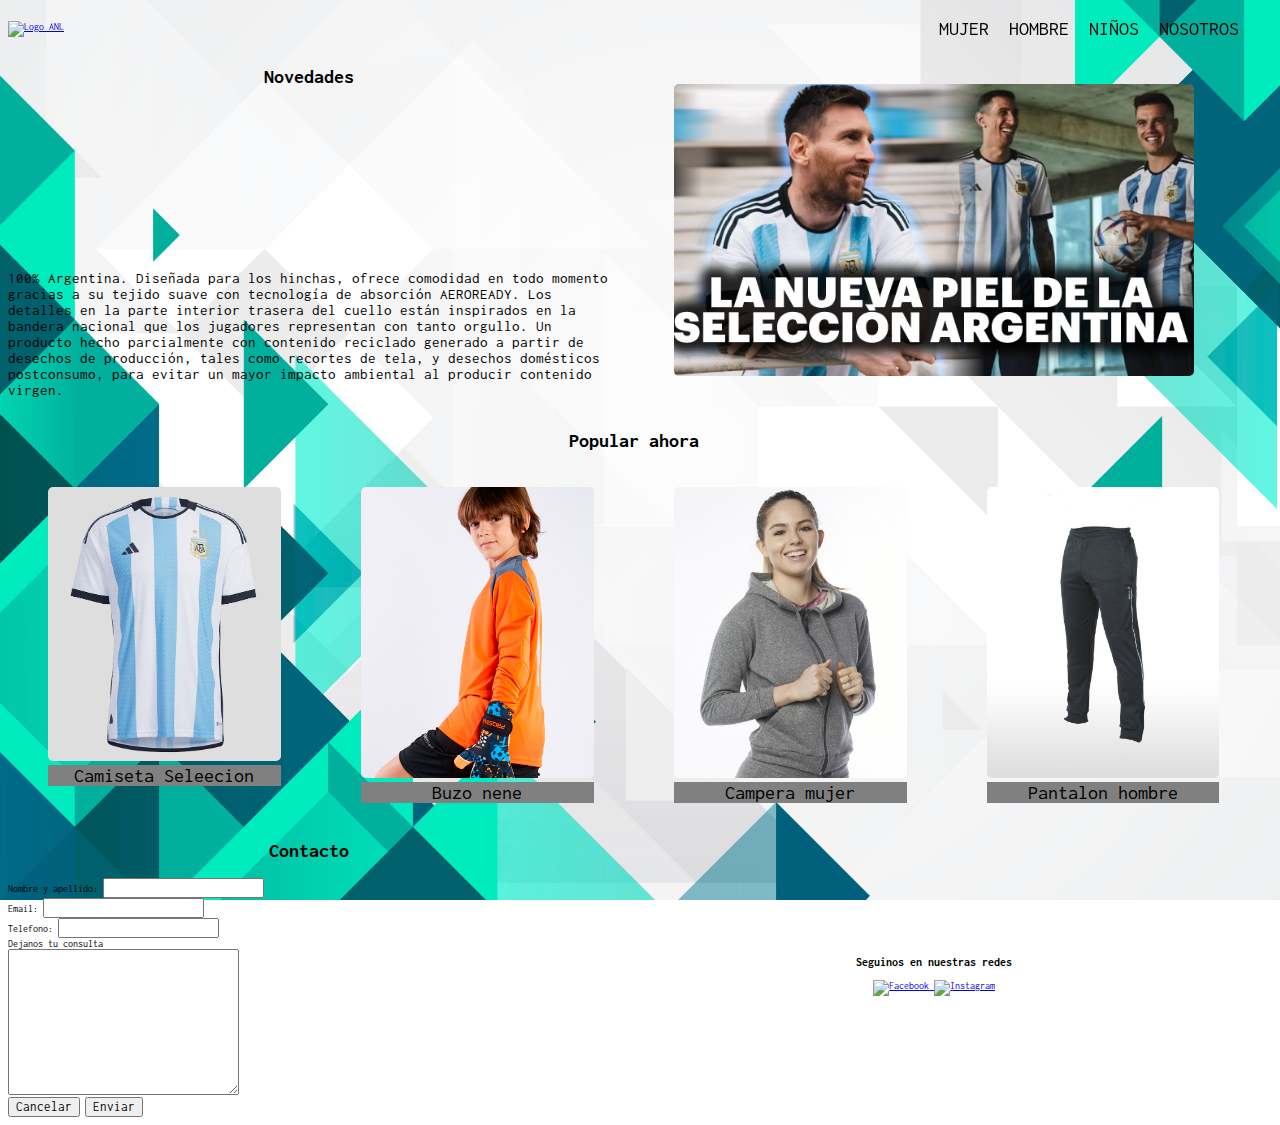
==== index.html @ 2cba4bd8 "subida de los archivos del proyecto" ====
<!DOCTYPE html>
<html lang="en">
<head>
    <meta charset="UTF-8">
    <meta http-equiv="X-UA-Compatible" content="IE=edge">
    <meta name="viewport" content="width=device-width, initial-scale=1.0">
    <title>ANL DEPORTES</title>
    <link rel="stylesheet" href="style2.css">
</head>

<body>
 <div class="container">
    <nav class="botones caja1">
        <a href="index.html">
    <img src="img/LogoEmpresa.png" alt="Logo ANL">
         </a>
      <ul>
        <li>
            <a href="mujer.html">MUJER</a>
        </li>
        <li>
            <a href="hombre.html">HOMBRE</a>
        </li>
        <li>
            <a href="niños.html">NIÑOS</a>
        </li>
        <li>
            <a href="nosotros.html">NOSOTROS</a>
        </li>
    </ul>
 </nav>
 
 <header class="caja2 encabezado">
    <img src="IMG/Haeder.jpg" alt="Messi posando con ropa deportiva">
 </header>
 
 
 <main class="caja3">
        <h2>Popular ahora</h2>
    <div class="catalogo">

        <figure>
            <img src="IMG/CAMISETA-ARGENTINA-2.png" alt="Camiseta argentina">
            <figcaption>Camiseta Seleecion</figcaption>
        </figure>

        <figure>
            <img src="IMG/Buzo nene.jpg" alt="Buzo Nene">
            <figcaption>Buzo nene</figcaption>
        </figure>

        <figure>
            <img src="IMG/Campera mujer.jpg" alt="Campera mujer">
            <figcaption>Campera mujer</figcaption>
        </figure>

        <figure>
            <img src="IMG/pantalon deportivo.jpg" alt="Pantalon deportivo hombre">
            <figcaption>Pantalon hombre</figcaption>
        </figure>
   
    </div>   
</main> 

    <section class="contenedor2 caja4">
        <h2 class="">Novedades</h2>

      <div class="video">
         <iframe width="" height="" src="https://www.youtube.com/embed/Z9nOiceuivA" title="Adidas presentó la nueva camiseta de la Selección Argentina con Messi" frameborder="0" allow="accelerometer; autoplay; clipboard-write; encrypted-media; gyroscope; picture-in-picture" allowfullscreen></iframe>
      </div>
        
     <P class="parrafovideo">100% Argentina. Diseñada para los hinchas, ofrece comodidad en todo momento gracias a su tejido suave con tecnología de absorción AEROREADY. Los detalles en la parte interior trasera del cuello están inspirados en la bandera nacional que los jugadores representan con tanto orgullo.
            Un producto hecho parcialmente con contenido reciclado generado a partir de desechos de producción, tales como recortes de tela, y desechos domésticos postconsumo, para evitar un mayor impacto ambiental al producir contenido virgen.</P>
     
    </section>

    <section class="caja5 ">
        <h2>Contacto</h2>
        <form action="">
            <label for="Nombre">Nombre y apellido: </label>
            <input type="text">
            <br>
            <label for="Email">Email: </label>
            <input type="email">
            <br>
            <label for="Telefono">Telefono: </label>
            <input type="tel">
            <br>
            <label for="Comentario">Dejanos tu consulta</label>
            <br>
            <textarea name="" id="" cols="30" rows="10"></textarea>
            <br>
            <input type="reset" value="Cancelar">
            <input type="submit" value="Enviar">
        </form>
    </section>
 
 <footer class="caja6">
    <h3>Seguinos en nuestras redes</h3>
    <a href="https://www.facebook.com/" target="_blank">
        <img src="img/Facebook logo.jpg" alt="Facebook">
    </a>
    <a href="https://www.instagram.com" target="_blank">
        <img src="img/instagram icono.png" alt="Instagram"> 
    </a>
 </footer>
</div>
</body>
</html>
---- style2.css ----
@import url('https://fonts.googleapis.com/css2?family=Inconsolata:wght@300&display=swap');

* {
    font-family:'Inconsolata', monospace;
    
}

html{
    font-size:62.5%;
}

body{
    background-image: url(IMG/back.jpg);
    background-attachment: fixed ;
    overflow:auto;
    background-size: cover;
}

h2{
    color: black;
    text-align: center;
    font-size: 2rem;
}


.botones{
    display: flex;
	justify-content: space-between;
	align-items: center;
    position: sticky;
    top: 0;
}


.botones ul{
    display: flex;
}


.botones ul li{
    list-style: none;
    margin-right: 20px;
}

.botones ul li a{
    font-size: 2rem;
    text-decoration: none;
    color: black;
}


.botones ul li a:hover{
    color: rgb(177, 206, 14);
    font-weight: 400;
}

.encabezado{
    text-align: center;
    width: 100%;
}

.encabezado img{
    border-radius: 5px;
    height: 80%;
    width: 80%;
}

.catalogo{
    display: flex;
	justify-content: space-between;
    text-align: center;
    font-size: 2rem;
}

.catalogo figure{
    text-align: center;
    width:30% ;
}

.catalogo figure img{
    border-radius: 5px;
    width: 100%;
}

figcaption{
    color: rgb(0, 0, 0);
    background-color: gray;
   
}

.video{
   text-align: center;

}

.video iframe{

}

.parrafovideo{
    
    font-size: 1.5rem;
    width: auto;

}



footer{
    text-align: center;
}





.container{
    display: grid;
    width: 99%;
    grid-template-columns:repeat(3,auto) ;
    grid-template-rows:repeat(5,auto) ;
    align-items: center;
    grid-template-areas: "nav nav nav"
    "video cabecera cabecera"
    "s1 s1 s1"
    "cont pie pie";  
}


.caja1{
    grid-area: nav;
}

.caja2{
    grid-area:cabecera;
       
}

.caja3{
    grid-area:s1;
}

.caja4{
    grid-area: video;
}

.caja5{
    grid-area:cont;
   
}

.caja6{
    grid-area: pie;
    
    
}


@media all and (max-width:768px){
    .container{
        grid-template-columns:1fr ;
        grid-template-rows: auto ;
        align-items: center;
        grid-template-areas:  
        "nav"
        "cabecera"
        "video"
        "s1"
        "cont"
        "pie"

    }
    
}




/*.containern{
    width: 99%;
    display: grid;
    flex-wrap: wrap;
    grid-template-columns: repeat(3,auto);
    grid-template-rows: repeat(6,auto);
    grid-template-areas: 
    "nav nav nav"
    "header header header"
    "indu indu indu"
    "acce acce acce"
    "zapa zapa zapa"
    "pie pie pie"

}*/


.caja1n{
    grid-area:nav;

}



.caja2n{
    grid-area:header;
    

}

.caja3n{
    grid-area:zapa;
    

}

.caja4n{
    grid-area:indu;
    

}

.caja5n{
    grid-area:acce;
}

.caja6n{
    grid-area:pie;
}





/*@media all and (max-width:768px) {
    .containern{
        display: grid;
        align-items: center;
        grid-template-columns: 1fr;
        grid-template-rows: auto;
        grid-area:
         "nav"
        "header"
        "zapa"
        "indu"
        "acce"
        "pie";
    }
}*/



.containerm{
    display: grid;
    width: 99%;
    grid-template-columns:repeat(3,auto) ;
    grid-template-rows:repeat(5,auto) ;
    align-items: center;
    grid-template-areas:"navm navm navm"
    "contm contm headerm"
    "zapam zapam zapam"
    "indum indum indum"
    "piem piem piem";
      

}



.mujer1{
    grid-area: navm;

}

.mujer2{
    grid-area:headerm ;
    
}

.mujer3{
    grid-area:zapam ;
    
}

.mujer4{
    grid-area: indum;
    
}

.mujer5{
    grid-area: contm;
    text-align: center;
    
}

.mujer6{
    grid-area: piem;
    
}


@media all and (min-width:768px){
    .containerm{
        grid-template-columns: 1fr;
        grid-template-rows: auto;
        align-items: center;
        grid-area: "navm"
        "headerm"
        "indum"
        "zapam"
        "contm"
        "piem";

    }
}




.text-center{
    text-align: center;
}
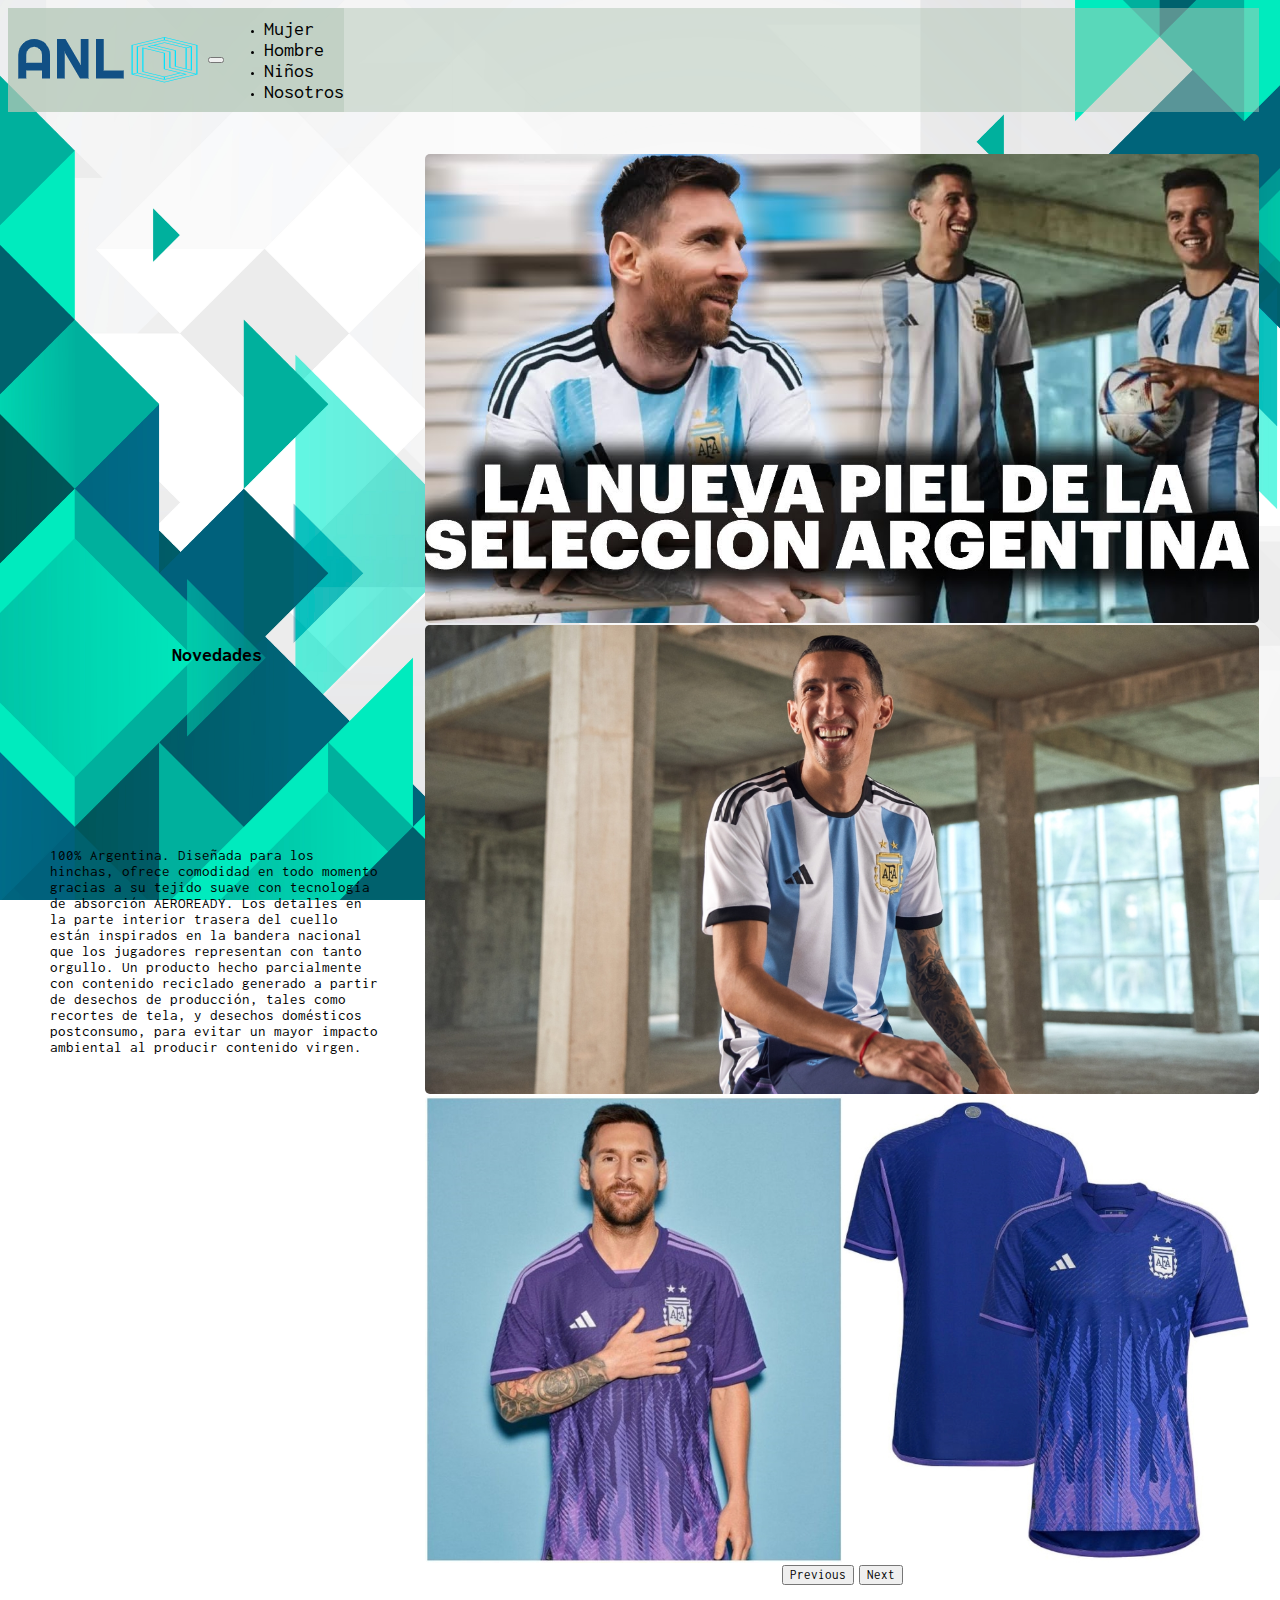
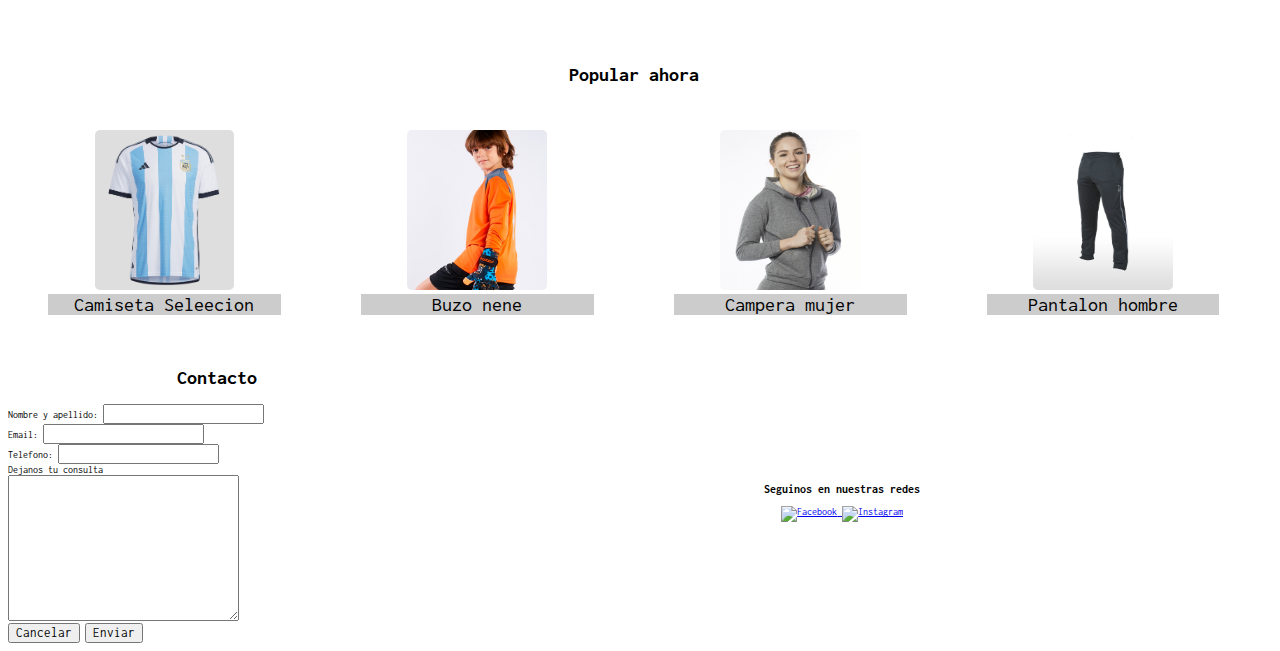
==== commit 53dddb9c: "Se agrego bootstrap" ====
--- a/index.html
+++ b/index.html
@@ -5,33 +5,61 @@
     <meta http-equiv="X-UA-Compatible" content="IE=edge">
     <meta name="viewport" content="width=device-width, initial-scale=1.0">
     <title>ANL DEPORTES</title>
-    <link rel="stylesheet" href="style2.css">
+   
+    <link href="https://cdn.jsdelivr.net/npm/bootstrap@5.2.0/dist/css/bootstrap.min.css" rel="stylesheet" integrity="sha384-gH2yIJqKdNHPEq0n4Mqa/HGKIhSkIHeL5AyhkYV8i59U5AR6csBvApHHNl/vI1Bx" crossorigin="anonymous">
+     <link rel="stylesheet" href="style2.css">
 </head>
 
 <body>
- <div class="container">
-    <nav class="botones caja1">
-        <a href="index.html">
-    <img src="img/LogoEmpresa.png" alt="Logo ANL">
-         </a>
-      <ul>
-        <li>
-            <a href="mujer.html">MUJER</a>
-        </li>
-        <li>
-            <a href="hombre.html">HOMBRE</a>
-        </li>
-        <li>
-            <a href="niños.html">NIÑOS</a>
-        </li>
-        <li>
-            <a href="nosotros.html">NOSOTROS</a>
-        </li>
-    </ul>
- </nav>
+ <div class="contenedor">
+    <nav class="navbar navbar-expand-lg caja1" id="botones">
+        <div class="container-fluid" id="botones">
+          <a class="navbar-brand" href="index.html">
+          <img src="IMG/LogoEmpresa.png" alt="">
+          </a>
+          <button class="navbar-toggler" type="button" data-bs-toggle="collapse" data-bs-target="#navbarSupportedContent" aria-controls="navbarSupportedContent" aria-expanded="false" aria-label="Toggle navigation">
+            <span class="navbar-toggler-icon"></span>
+          </button>
+          <div class="collapse navbar-collapse" id="navbarSupportedContent">
+            <ul class="navbar-nav ms-auto mb-2 mb-lg-0">
+              <li class="nav-item">
+                <a class="nav-link active" aria-current="page" href="mujer.html">Mujer</a>
+              </li>
+              <li class="nav-item">
+                <a class="nav-link active" aria-current="page" href="hombre.html">Hombre</a>
+              </li>
+              <li class="nav-item">
+                <a class="nav-link" href="niños.html">Niños</a>
+              </li>
+              <li class="nav-item">
+                <a class="nav-link" href="nosotros.html">Nosotros</a>
+              </li>
+          </div>
+        </div>
+      </nav>
  
  <header class="caja2 encabezado">
-    <img src="IMG/Haeder.jpg" alt="Messi posando con ropa deportiva">
+  <div id="carouselExampleControls" class="carousel slide" data-bs-ride="carousel">
+    <div class="carousel-inner">
+      <div class="carousel-item active">
+        <img src="IMG/Haeder.jpg" class="d-block w-100" alt="...">
+      </div>
+      <div class="carousel-item">
+        <img src="IMG/headerin2.jpg" class="d-block w-100" alt="...">
+      </div>
+      <div class="carousel-item">
+        <img src="IMG/headerin3.jpg" class="d-block w-100" alt="...">
+      </div>
+    </div>
+    <button class="carousel-control-prev" type="button" data-bs-target="#carouselExampleControls" data-bs-slide="prev">
+      <span class="carousel-control-prev-icon" aria-hidden="true"></span>
+      <span class="visually-hidden">Previous</span>
+    </button>
+    <button class="carousel-control-next" type="button" data-bs-target="#carouselExampleControls" data-bs-slide="next">
+      <span class="carousel-control-next-icon" aria-hidden="true"></span>
+      <span class="visually-hidden">Next</span>
+    </button>
+  </div>
  </header>
  
  
@@ -105,5 +133,7 @@
     </a>
  </footer>
 </div>
+<script src="https://cdn.jsdelivr.net/npm/@popperjs/core@2.11.6/dist/umd/popper.min.js" integrity="sha384-oBqDVmMz9ATKxIep9tiCxS/Z9fNfEXiDAYTujMAeBAsjFuCZSmKbSSUnQlmh/jp3" crossorigin="anonymous"></script>
+<script src="https://cdn.jsdelivr.net/npm/bootstrap@5.2.1/dist/js/bootstrap.min.js" integrity="sha384-7VPbUDkoPSGFnVtYi0QogXtr74QeVeeIs99Qfg5YCF+TidwNdjvaKZX19NZ/e6oz" crossorigin="anonymous"></script>
 </body>
 </html>--- a/style2.css
+++ b/style2.css
@@ -7,6 +7,7 @@
 
 html{
     font-size:62.5%;
+    
 }
 
 body{
@@ -14,7 +15,11 @@
     background-attachment: fixed ;
     overflow:auto;
     background-size: cover;
-}
+    
+}
+
+
+
 
 h2{
     color: black;
@@ -23,33 +28,25 @@
 }
 
 
-.botones{
+#botones{
     display: flex;
 	justify-content: space-between;
 	align-items: center;
     position: sticky;
-    top: 0;
-}
-
-
-.botones ul{
-    display: flex;
-}
-
-
-.botones ul li{
-    list-style: none;
-    margin-right: 20px;
-}
-
-.botones ul li a{
+    background-color: rgba(178, 197, 182, 50%);
+    
+    
+}
+
+
+#botones ul li a{
     font-size: 2rem;
     text-decoration: none;
     color: black;
 }
 
 
-.botones ul li a:hover{
+#botones ul li a:hover{
     color: rgb(177, 206, 14);
     font-weight: 400;
 }
@@ -57,12 +54,14 @@
 .encabezado{
     text-align: center;
     width: 100%;
+    
 }
 
 .encabezado img{
     border-radius: 5px;
     height: 80%;
-    width: 80%;
+    width: 100%;
+    
 }
 
 .catalogo{
@@ -70,26 +69,32 @@
 	justify-content: space-between;
     text-align: center;
     font-size: 2rem;
+    margin-top:2%;
 }
 
 .catalogo figure{
     text-align: center;
     width:30% ;
+    
 }
 
 .catalogo figure img{
     border-radius: 5px;
-    width: 100%;
+    width: 60%;
+    height: 80%;
 }
 
 figcaption{
-    color: rgb(0, 0, 0);
-    background-color: gray;
+    color: rgb(0, 0, 0,);
+    background-color: rgba(128, 128, 128, 40%);
+   
    
 }
 
 .video{
    text-align: center;
+   display: flex;
+   justify-content: center;
 
 }
 
@@ -98,9 +103,10 @@
 }
 
 .parrafovideo{
-    
+
     font-size: 1.5rem;
     width: auto;
+    
 
 }
 
@@ -114,13 +120,13 @@
 
 
 
-.container{
+.contenedor{
     display: grid;
     width: 99%;
-    grid-template-columns:repeat(3,auto) ;
-    grid-template-rows:repeat(5,auto) ;
+    grid-template-columns:repeat(3,1fr) ;
+    grid-template-rows:repeat(4,auto) ;
     align-items: center;
-    grid-template-areas: "nav nav nav"
+    grid-template-areas: "nav nav nav "
     "video cabecera cabecera"
     "s1 s1 s1"
     "cont pie pie";  
@@ -128,24 +134,29 @@
 
 
 .caja1{
-    grid-area: nav;
+    grid-area:nav;
 }
 
 .caja2{
     grid-area:cabecera;
+    margin-top: 5%;
        
 }
 
 .caja3{
     grid-area:s1;
+    margin-top: 5%;
+    
 }
 
 .caja4{
     grid-area: video;
+    padding:10%;
 }
 
 .caja5{
     grid-area:cont;
+    
    
 }
 
@@ -157,7 +168,7 @@
 
 
 @media all and (max-width:768px){
-    .container{
+    .contenedor{
         grid-template-columns:1fr ;
         grid-template-rows: auto ;
         align-items: center;
@@ -297,19 +308,21 @@
 }
 
 
-@media all and (min-width:768px){
+@media all and (max-width:768px){
     .containerm{
-        grid-template-columns: 1fr;
-        grid-template-rows: auto;
+        grid-template-columns:1fr ;
+        grid-template-rows: auto ;
         align-items: center;
-        grid-area: "navm"
+        grid-template-areas:  
+        "navm"
         "headerm"
+        "zapam"
         "indum"
-        "zapam"
         "contm"
-        "piem";
+        "piem"
 
     }
+    
 }
 
 
@@ -317,4 +330,53 @@
 
 .text-center{
     text-align: center;
+}
+
+
+
+/*inicia grid seccion hombre*/
+
+/*.contenedorh{
+    display: grid;
+    width: 99%;
+    grid-template-columns:repeat(4,1fr) ;
+    grid-template-rows:repeat(5,auto) ;
+    align-items: center;
+    grid-template-areas: "nav nav nav nav"
+    "head head head head"
+    "s1 s1 s1 s1"
+    "s2 s2 s2 s2"
+    "cont cont pie pie"
+
+
+}*/
+
+
+.cajah1{
+    grid-area:nav ;
+}
+
+
+.cajah2{
+    grid-area:head ;
+}
+
+
+
+.cajah3{
+    grid-area:s1 ;
+}
+
+
+.cajah4{
+    grid-area:s2 ;
+}
+
+
+.cajah5{
+    grid-area:cont;
+}
+
+.cajah6{
+    grid-area:pie ;
 }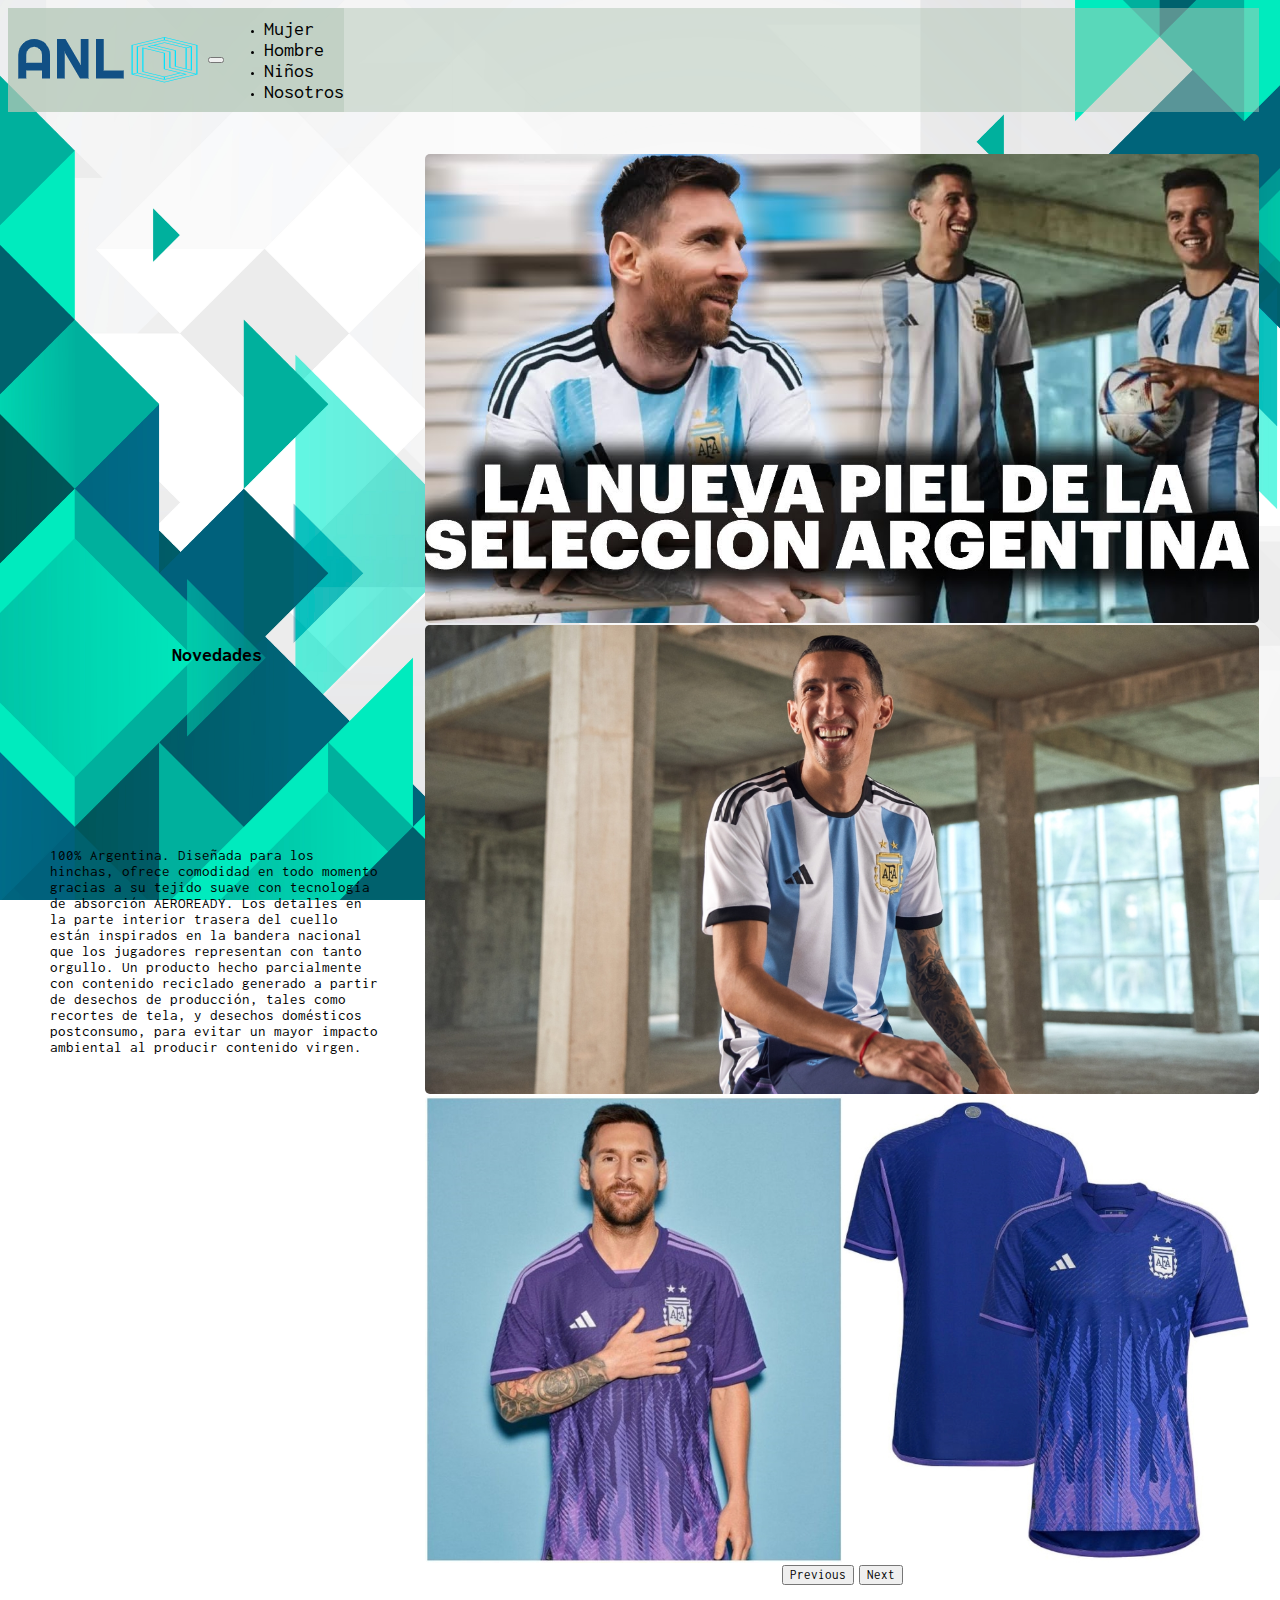
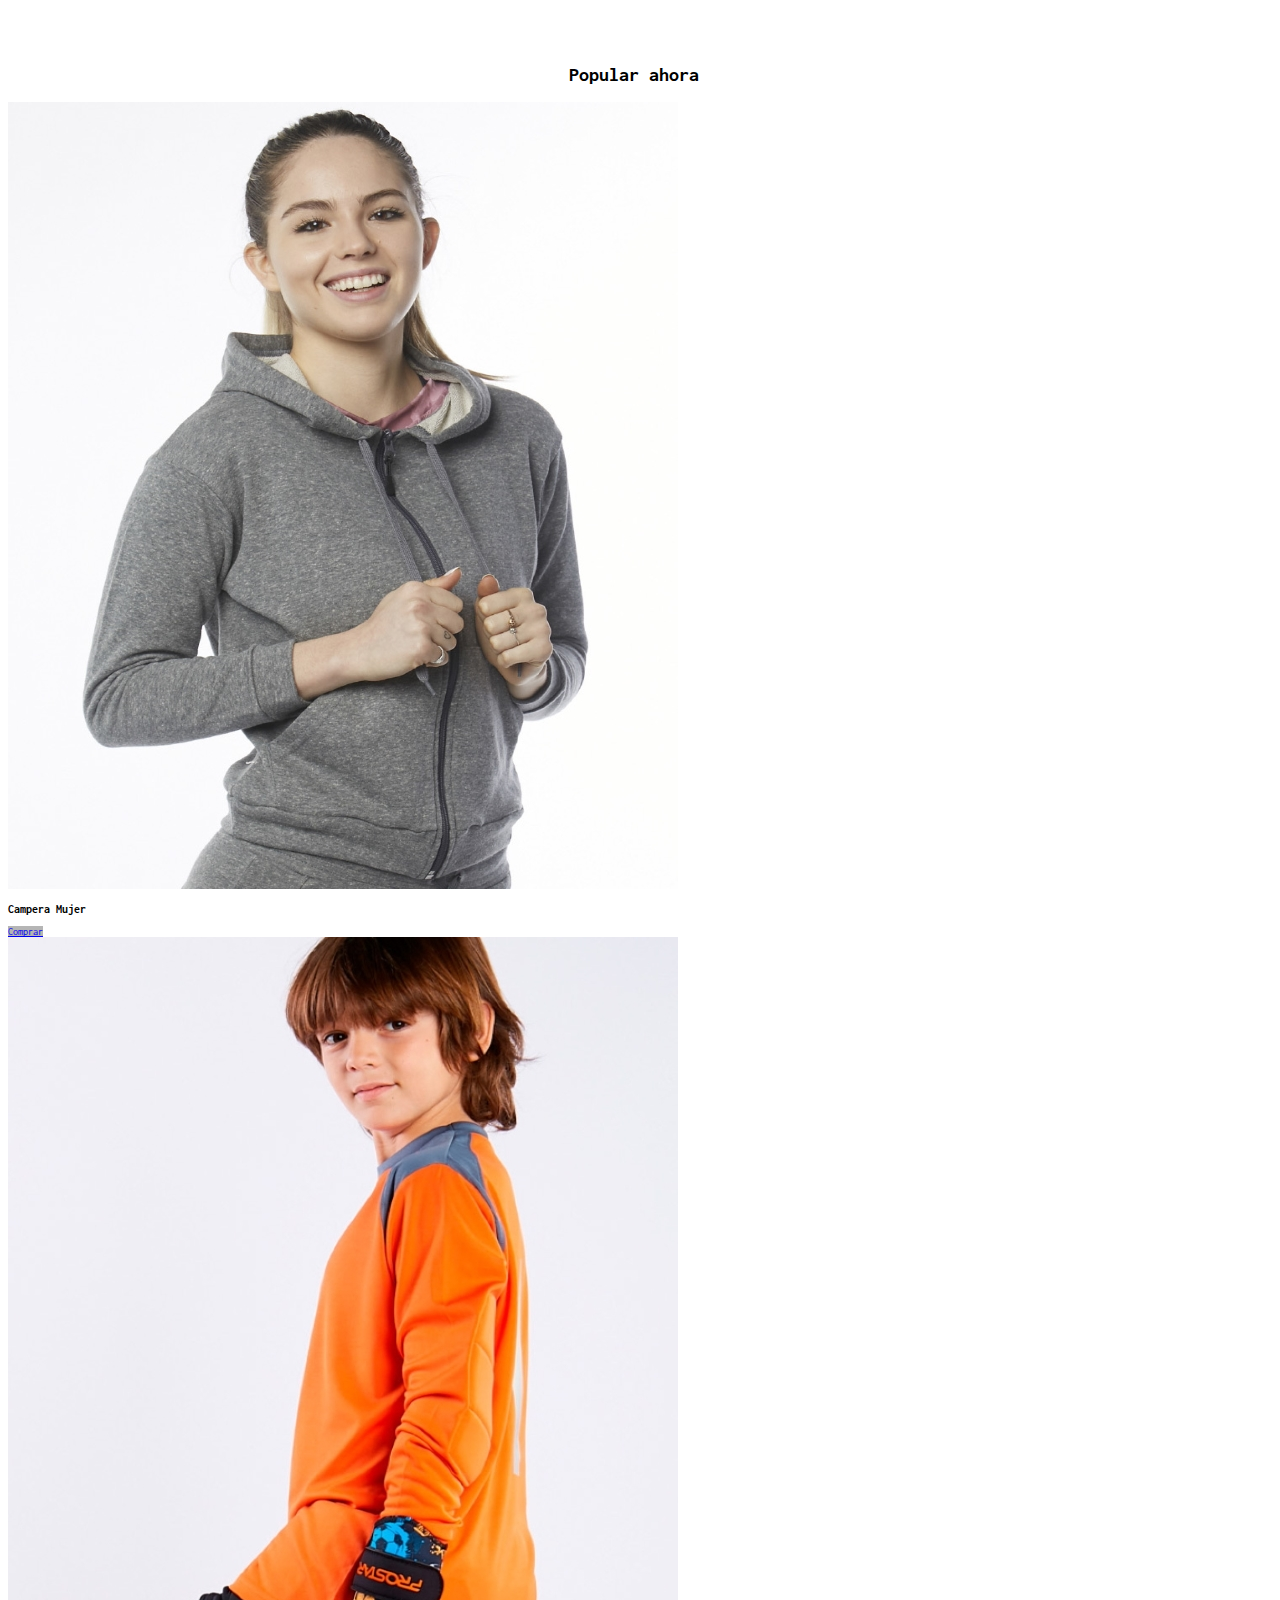
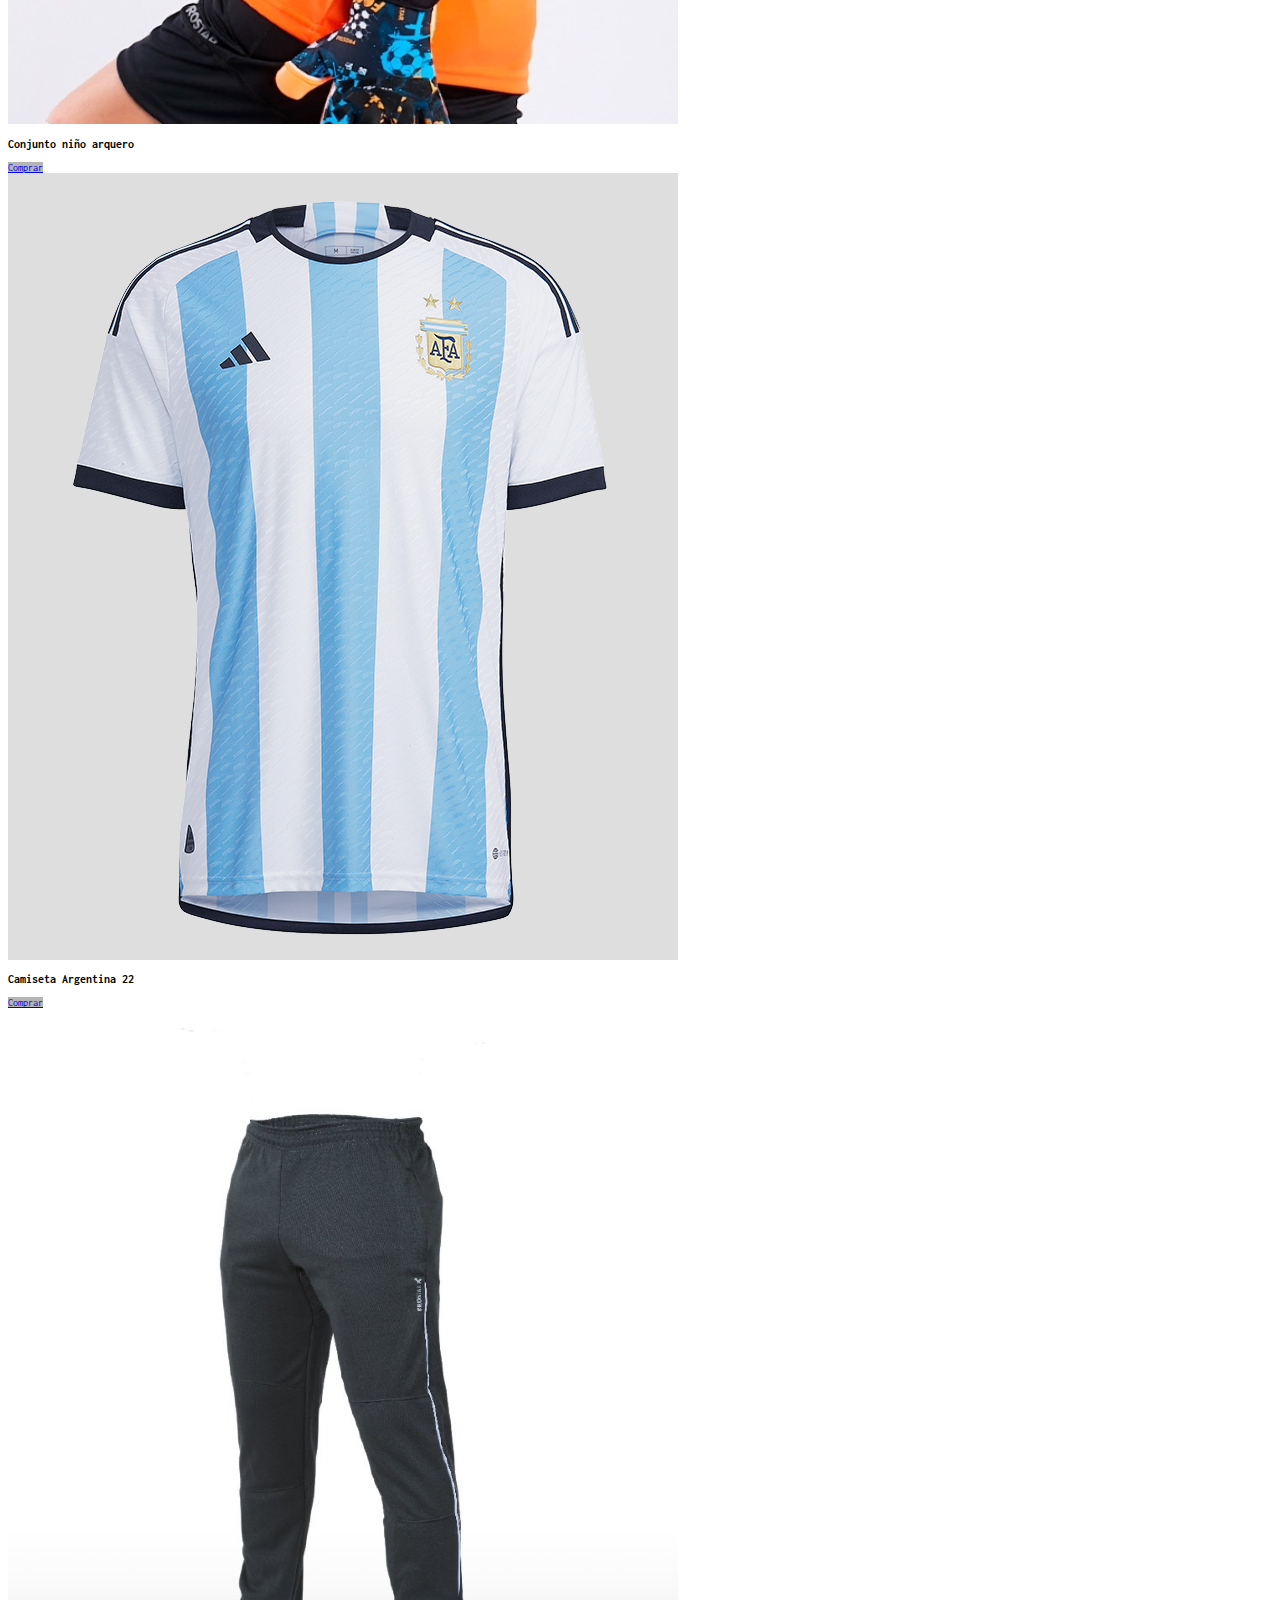
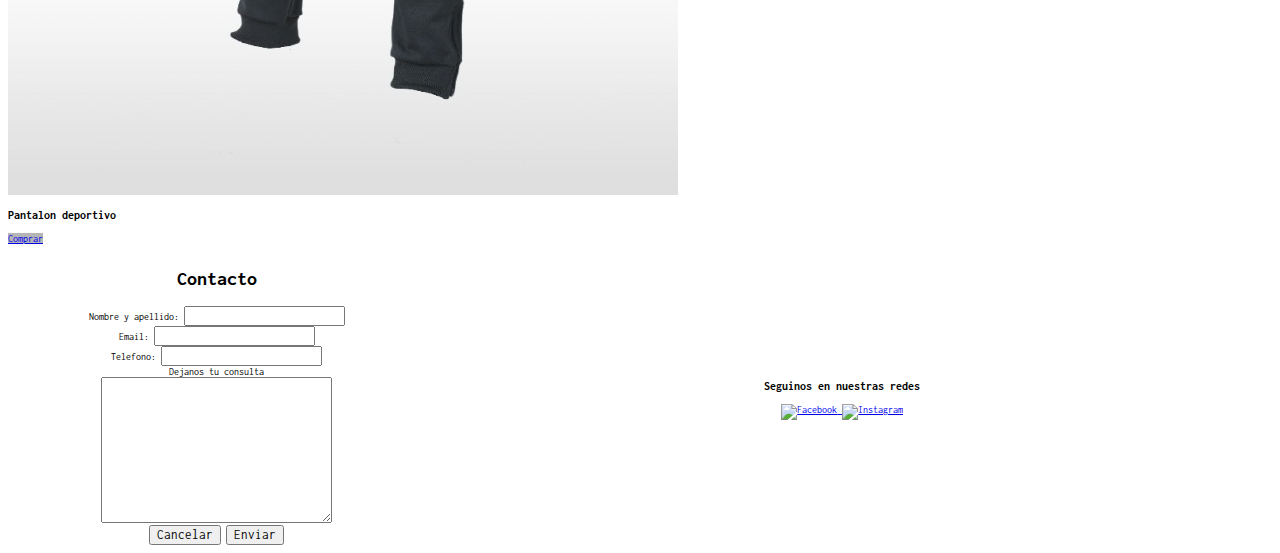
==== commit d8c4042a: "Modificacion secciones" ====
--- a/index.html
+++ b/index.html
@@ -5,7 +5,6 @@
     <meta http-equiv="X-UA-Compatible" content="IE=edge">
     <meta name="viewport" content="width=device-width, initial-scale=1.0">
     <title>ANL DEPORTES</title>
-   
     <link href="https://cdn.jsdelivr.net/npm/bootstrap@5.2.0/dist/css/bootstrap.min.css" rel="stylesheet" integrity="sha384-gH2yIJqKdNHPEq0n4Mqa/HGKIhSkIHeL5AyhkYV8i59U5AR6csBvApHHNl/vI1Bx" crossorigin="anonymous">
      <link rel="stylesheet" href="style2.css">
 </head>
@@ -65,29 +64,46 @@
  
  <main class="caja3">
         <h2>Popular ahora</h2>
-    <div class="catalogo">
-
-        <figure>
-            <img src="IMG/CAMISETA-ARGENTINA-2.png" alt="Camiseta argentina">
-            <figcaption>Camiseta Seleecion</figcaption>
-        </figure>
-
-        <figure>
-            <img src="IMG/Buzo nene.jpg" alt="Buzo Nene">
-            <figcaption>Buzo nene</figcaption>
-        </figure>
-
-        <figure>
-            <img src="IMG/Campera mujer.jpg" alt="Campera mujer">
-            <figcaption>Campera mujer</figcaption>
-        </figure>
-
-        <figure>
-            <img src="IMG/pantalon deportivo.jpg" alt="Pantalon deportivo hombre">
-            <figcaption>Pantalon hombre</figcaption>
-        </figure>
-   
-    </div>   
+        <div class="row">
+          <article class=" col-sm-12 col-md-6 col-lg-3">
+          <div class="card" >
+              <img src="IMG/index3.jpg" class="card-img-top" alt="Campera Mujer">
+              <div class="card-body">
+                <h3 class="card-title">Campera Mujer</h3>
+                <a href="#" class="btn bg-gris">Comprar</a>
+              </div>
+            </div>
+      </article>
+          <article class=" col-sm-12 col-md-6 col-lg-3">
+              <div class="card" >
+                  <img src="IMG/index1.jpg" class="card-img-top" alt="Conjunto niño arquero">
+                  <div class="card-body">
+                    <h3 class="card-title">Conjunto niño arquero</h3>
+                    <a href="#" class="btn bg-gris">Comprar</a>
+                  </div>
+                </div>
+          </article>
+      
+            <article class=" col-sm-12 col-md-6 col-lg-3">
+              <div class="card" >
+                  <img src="IMG/index2.png" class="card-img-top" alt="Camiseta Argentina 22">
+                  <div class="card-body">
+                    <h3 class="card-title">Camiseta Argentina 22</h3>
+                    <a href="#" class="btn bg-gris">Comprar</a>
+                  </div>
+                </div>
+          </article>
+      
+            <article class="col-sm-12 col-md-6 col-lg-3">
+              <div class="card" >
+                  <img src="IMG/index4.jpg" class="card-img-top" alt="Pantalon deportivo">
+                  <div class="card-body">
+                    <h3 class="card-title">Pantalon deportivo</h3>
+                    <a href="#" class="btn bg-gris">Comprar</a>
+                  </div>
+                </div>
+          </article>
+       </div>
 </main> 
 
     <section class="contenedor2 caja4">
--- a/style2.css
+++ b/style2.css
@@ -1,7 +1,7 @@
-@import url('https://fonts.googleapis.com/css2?family=Inconsolata:wght@300&display=swap');
+@import url('https://fonts.googleapis.com/css2?family=Inconsolata:wght@300;400&display=swap');
 
 * {
-    font-family:'Inconsolata', monospace;
+    font-family: 'Inconsolata', monospace;
     
 }
 
@@ -18,7 +18,30 @@
     
 }
 
-
+.bg-pink{
+    background-color: rgb(226, 43, 165);
+    color: white;
+
+}
+
+
+.bg-blue{
+    background-color: #0d6efd;
+    color: white;
+
+}
+
+
+.bg-gris{
+    background-color: rgba(128, 128, 128, 0.582);
+
+}
+
+
+.bg-verde{
+    background-color: #0dfd99;
+
+}
 
 
 h2{
@@ -47,7 +70,7 @@
 
 
 #botones ul li a:hover{
-    color: rgb(177, 206, 14);
+    color: rgb(14, 206, 174);
     font-weight: 400;
 }
 
@@ -64,32 +87,7 @@
     
 }
 
-.catalogo{
-    display: flex;
-	justify-content: space-between;
-    text-align: center;
-    font-size: 2rem;
-    margin-top:2%;
-}
-
-.catalogo figure{
-    text-align: center;
-    width:30% ;
-    
-}
-
-.catalogo figure img{
-    border-radius: 5px;
-    width: 60%;
-    height: 80%;
-}
-
-figcaption{
-    color: rgb(0, 0, 0,);
-    background-color: rgba(128, 128, 128, 40%);
-   
-   
-}
+
 
 .video{
    text-align: center;
@@ -156,6 +154,8 @@
 
 .caja5{
     grid-area:cont;
+    margin-top: 2%;
+    text-align: center;
     
    
 }
@@ -283,6 +283,7 @@
 
 .mujer2{
     grid-area:headerm ;
+    margin-top: 2%;
     
 }
 
@@ -365,11 +366,13 @@
 
 .cajah3{
     grid-area:s1 ;
+    margin-top: 2%;
 }
 
 
 .cajah4{
     grid-area:s2 ;
+    margin-top: 2%;
 }
 
 
@@ -379,4 +382,5 @@
 
 .cajah6{
     grid-area:pie ;
-}+}
+
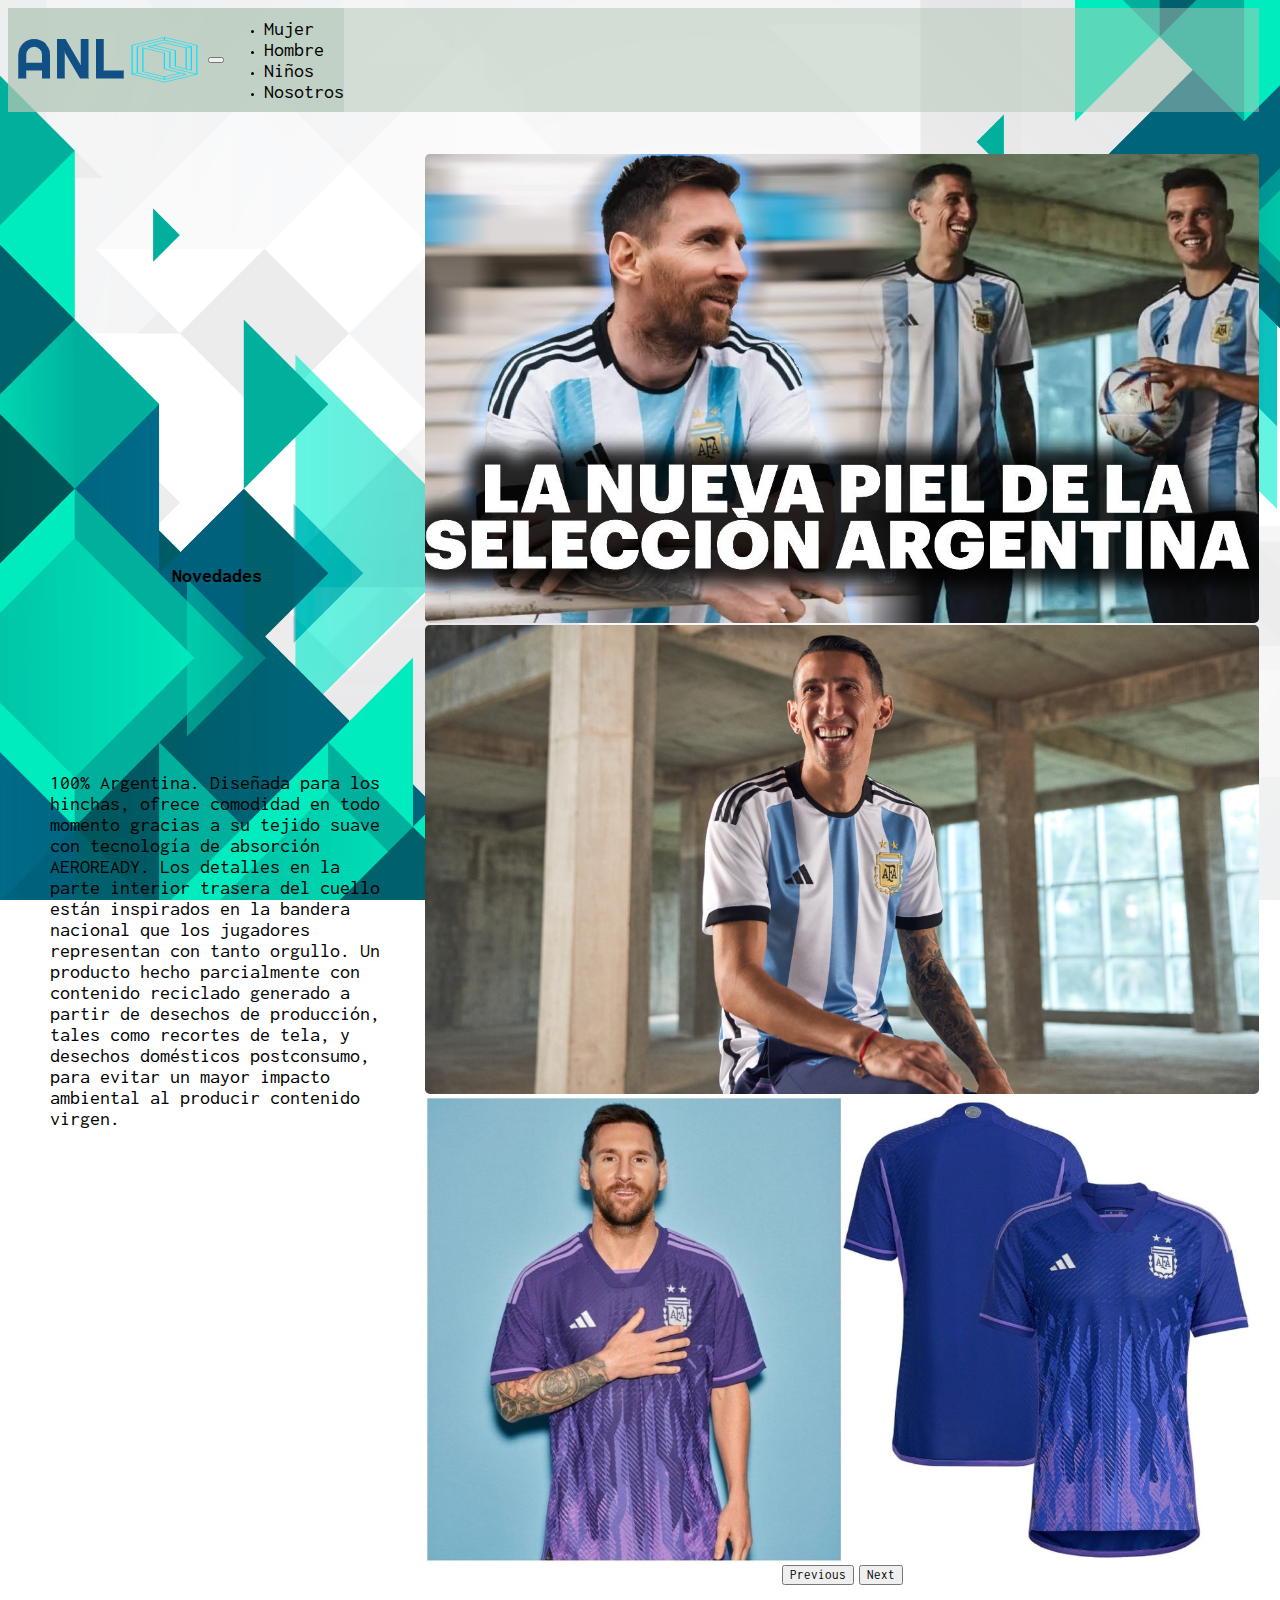
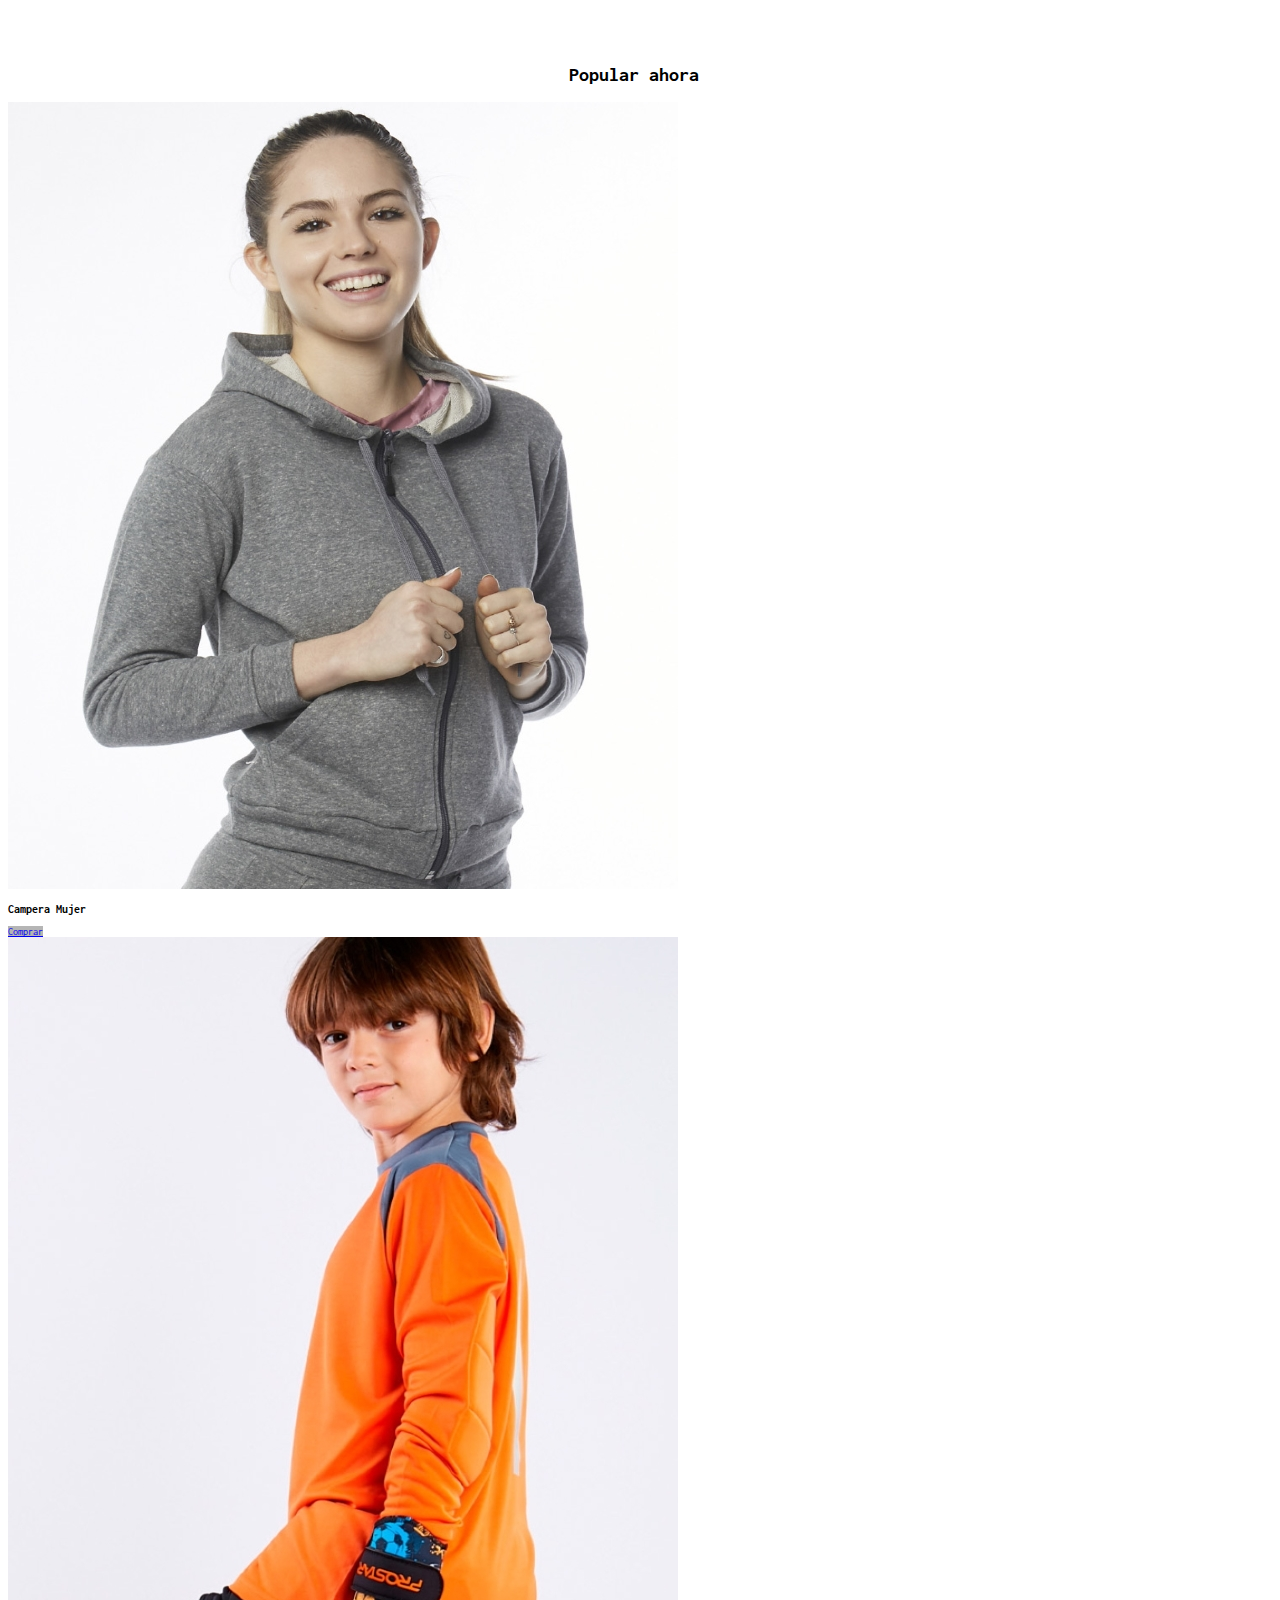
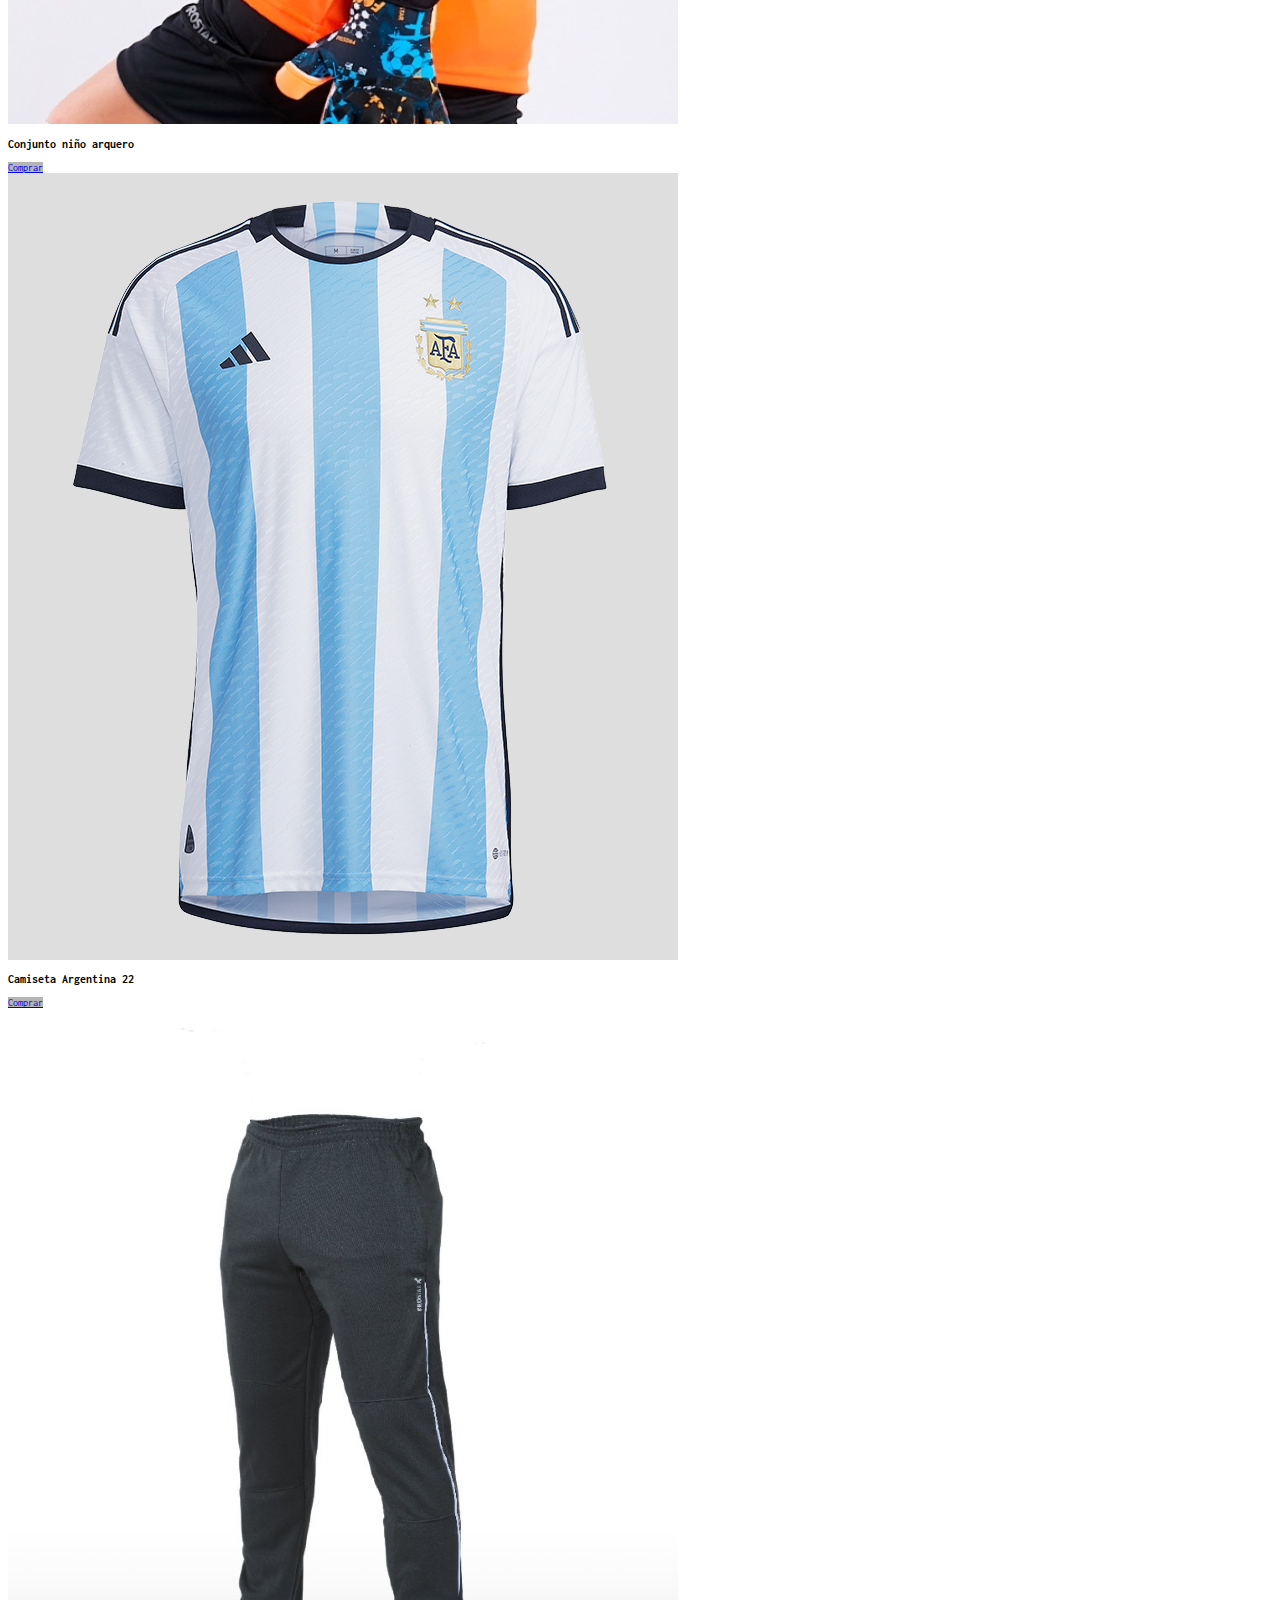
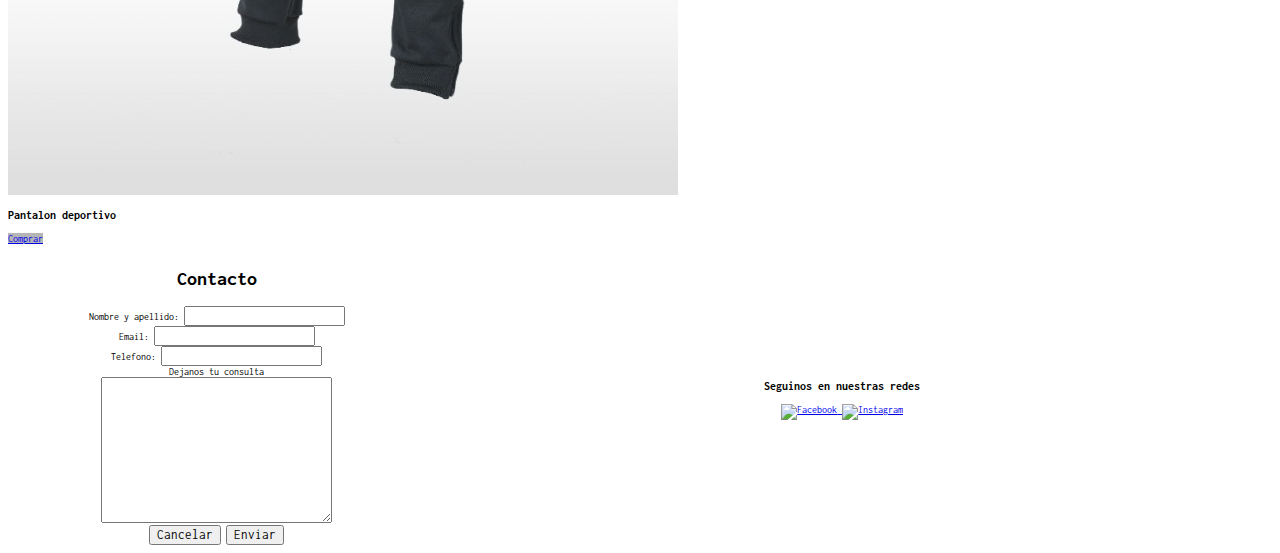
==== commit d3cfebd0: "se aplico sass al proyecto" ====
--- a/index.html
+++ b/index.html
@@ -6,7 +6,7 @@
     <meta name="viewport" content="width=device-width, initial-scale=1.0">
     <title>ANL DEPORTES</title>
     <link href="https://cdn.jsdelivr.net/npm/bootstrap@5.2.0/dist/css/bootstrap.min.css" rel="stylesheet" integrity="sha384-gH2yIJqKdNHPEq0n4Mqa/HGKIhSkIHeL5AyhkYV8i59U5AR6csBvApHHNl/vI1Bx" crossorigin="anonymous">
-     <link rel="stylesheet" href="style2.css">
+     <link rel="stylesheet" href="css/main.css">
 </head>
 
 <body>
--- a/css/main.css
+++ b/css/main.css
@@ -0,0 +1,174 @@
+@import url("https://fonts.googleapis.com/css2?family=Inconsolata:wght@300;400&display=swap");
+* {
+  font-family: "Inconsolata", monospace;
+}
+
+html {
+  font-size: 62.5%;
+}
+
+body {
+  background-image: url(../IMG/back.jpg);
+  background-attachment: fixed;
+  overflow: auto;
+  background-size: cover;
+}
+
+h2 {
+  color: black;
+  text-align: center;
+  font-size: 2rem;
+}
+
+.encabezado {
+  text-align: center;
+  width: 100%;
+}
+.encabezado img {
+  border-radius: 5px;
+  height: 80%;
+  width: 100%;
+}
+
+footer {
+  text-align: center;
+}
+
+.text-center {
+  text-align: center;
+}
+
+#botones {
+  display: flex;
+  justify-content: space-between;
+  align-items: center;
+  background-color: rgba(178, 197, 182, 0.5);
+}
+#botones ul li a {
+  font-size: 2rem;
+  text-decoration: none;
+  color: black;
+}
+#botones ul li a:hover {
+  color: blue;
+  font-weight: 400;
+}
+
+.bg-pink {
+  background-color: rgb(226, 43, 165);
+  color: white;
+}
+
+.bg-blue {
+  background-color: #0d6efd;
+  color: white;
+}
+
+.bg-gris {
+  background-color: rgba(128, 128, 128, 0.582);
+}
+
+.bg-verde {
+  background-color: #0dfd99;
+}
+
+.video {
+  text-align: center;
+  display: flex;
+  justify-content: center;
+}
+
+.parrafovideo {
+  font-size: 2rem;
+  width: auto;
+}
+
+.contenedor {
+  display: grid;
+  width: 99%;
+  grid-template-columns: repeat(3, 1fr);
+  grid-template-rows: repeat(4, auto);
+  align-items: center;
+  grid-template-areas: "nav nav nav " "video cabecera cabecera" "s1 s1 s1" "cont pie pie";
+}
+
+.caja1 {
+  grid-area: nav;
+}
+
+.caja2 {
+  grid-area: cabecera;
+  margin-top: 5%;
+}
+
+.caja3 {
+  grid-area: s1;
+  margin-top: 5%;
+}
+
+.caja4 {
+  grid-area: video;
+  padding: 10%;
+}
+
+.caja5 {
+  grid-area: cont;
+  margin-top: 2%;
+  text-align: center;
+}
+
+.caja6 {
+  grid-area: pie;
+}
+
+@media all and (max-width: 768px) {
+  .contenedor {
+    grid-template-columns: 1fr;
+    grid-template-rows: auto;
+    align-items: center;
+    grid-template-areas: "nav" "cabecera" "video" "s1" "cont" "pie";
+  }
+}
+.containerm {
+  display: grid;
+  width: 99%;
+  grid-template-columns: repeat(3, auto);
+  grid-template-rows: repeat(5, auto);
+  align-items: center;
+  grid-template-areas: "navm navm navm" "contm contm headerm" "zapam zapam zapam" "indum indum indum" "piem piem piem";
+}
+
+.mujer1 {
+  grid-area: navm;
+}
+
+.mujer2 {
+  grid-area: headerm;
+  margin-top: 2%;
+}
+
+.mujer3 {
+  grid-area: zapam;
+}
+
+.mujer4 {
+  grid-area: indum;
+}
+
+.mujer5 {
+  grid-area: contm;
+  text-align: center;
+}
+
+.mujer6 {
+  grid-area: piem;
+}
+
+@media all and (max-width: 768px) {
+  .containerm {
+    grid-template-columns: 1fr;
+    grid-template-rows: auto;
+    align-items: center;
+    grid-template-areas: "navm" "headerm" "zapam" "indum" "contm" "piem";
+  }
+}/*# sourceMappingURL=main.css.map */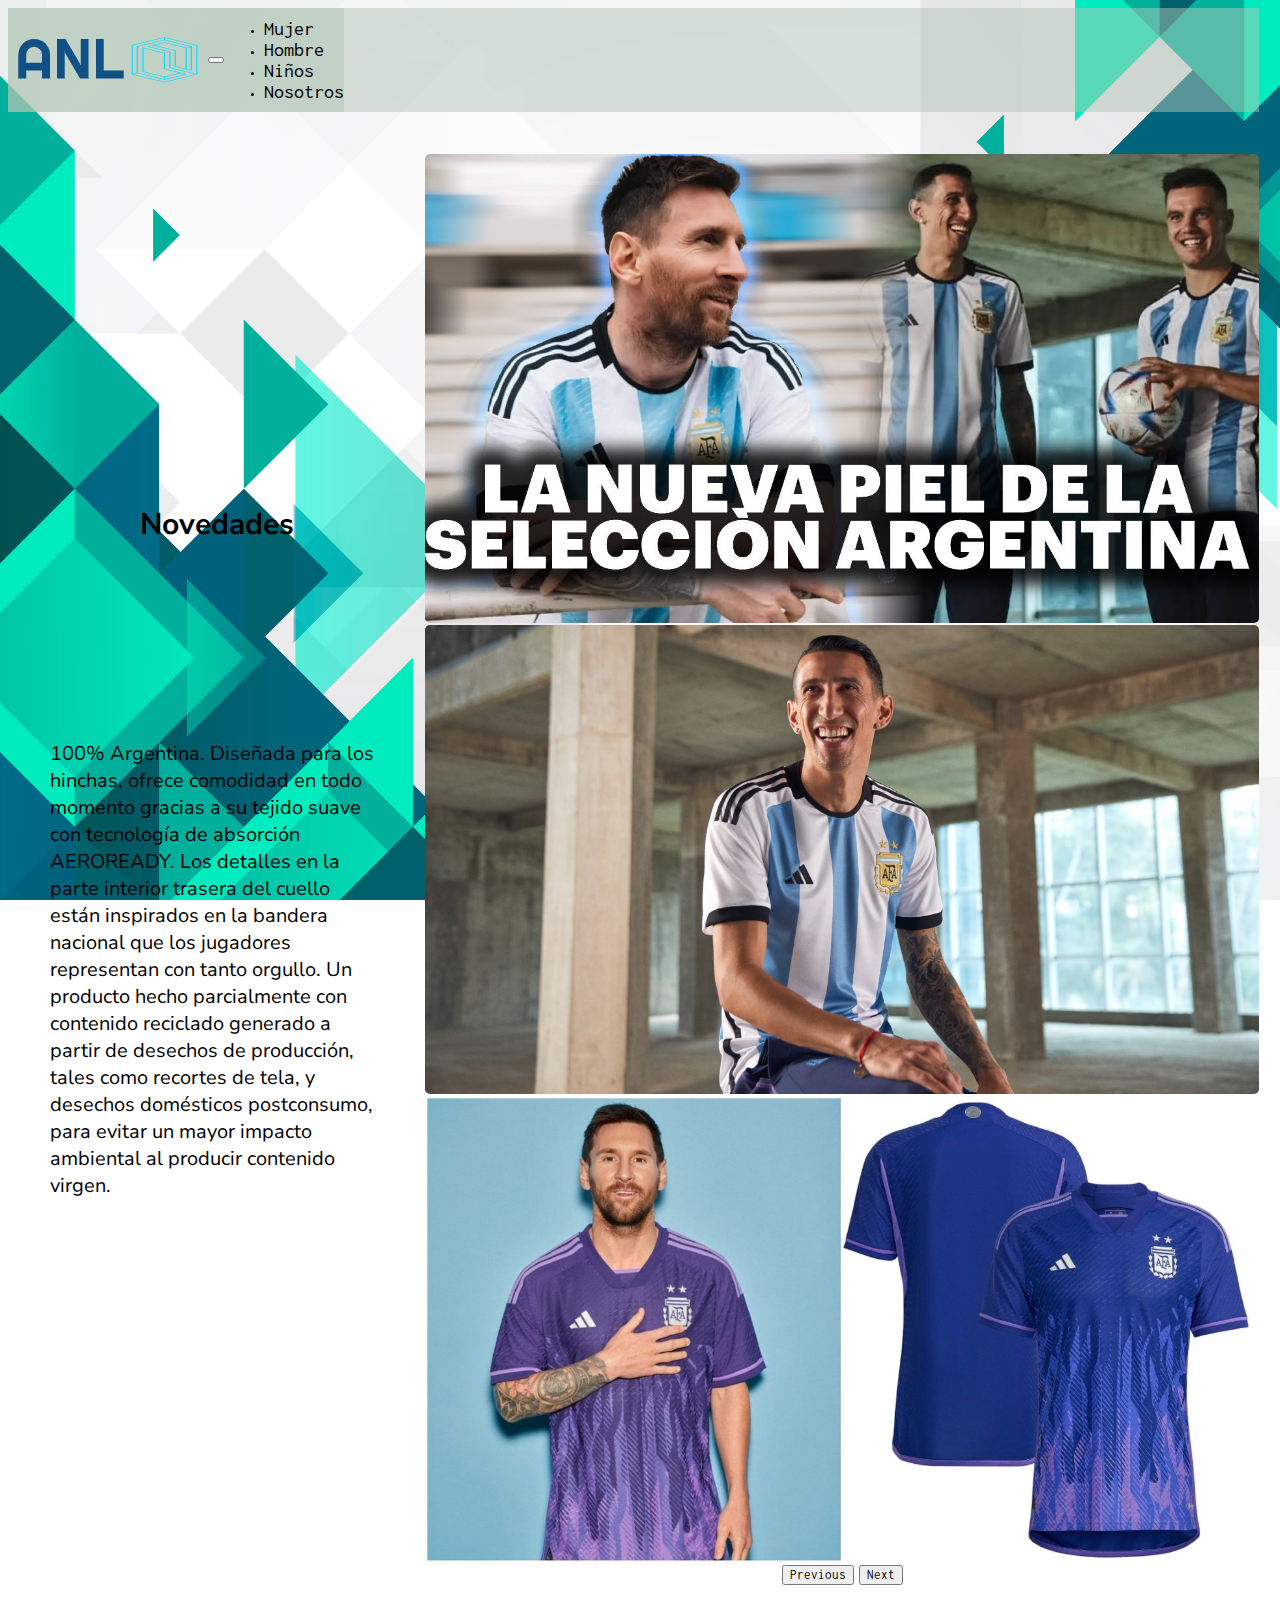
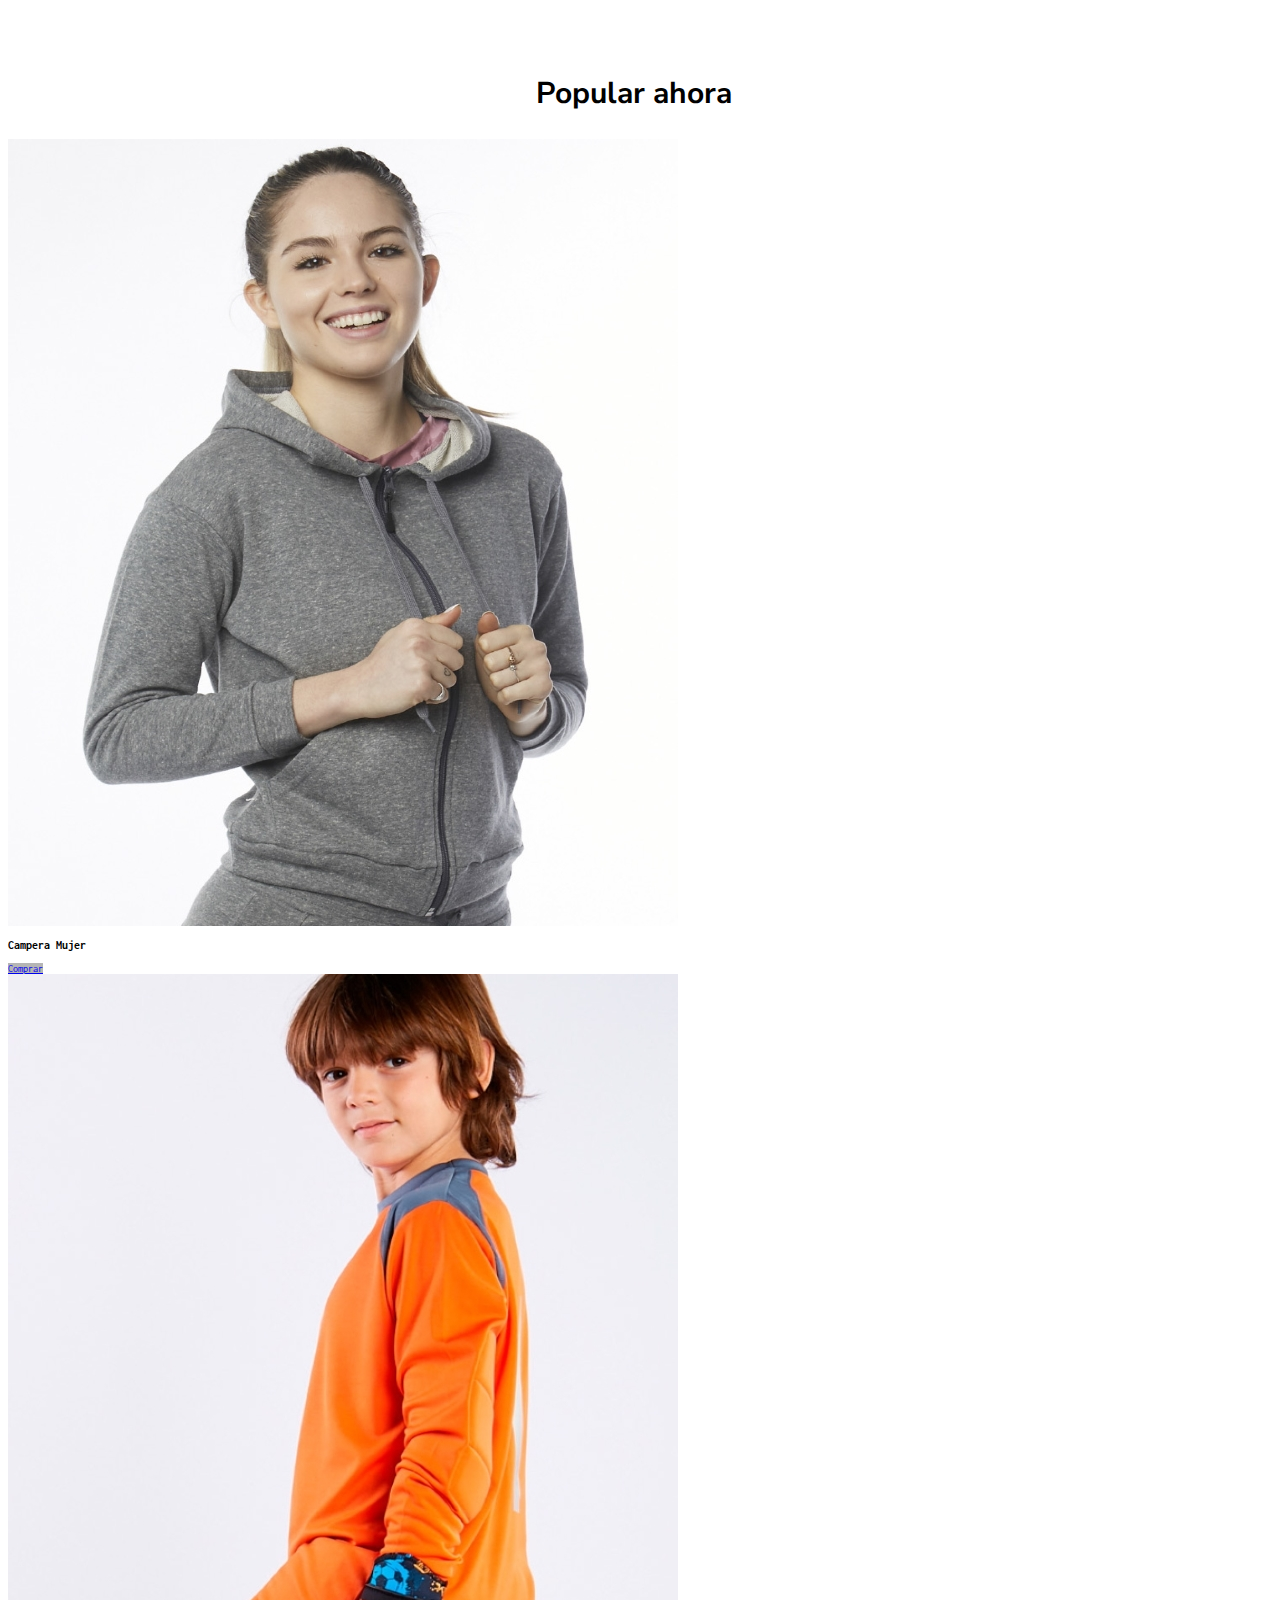
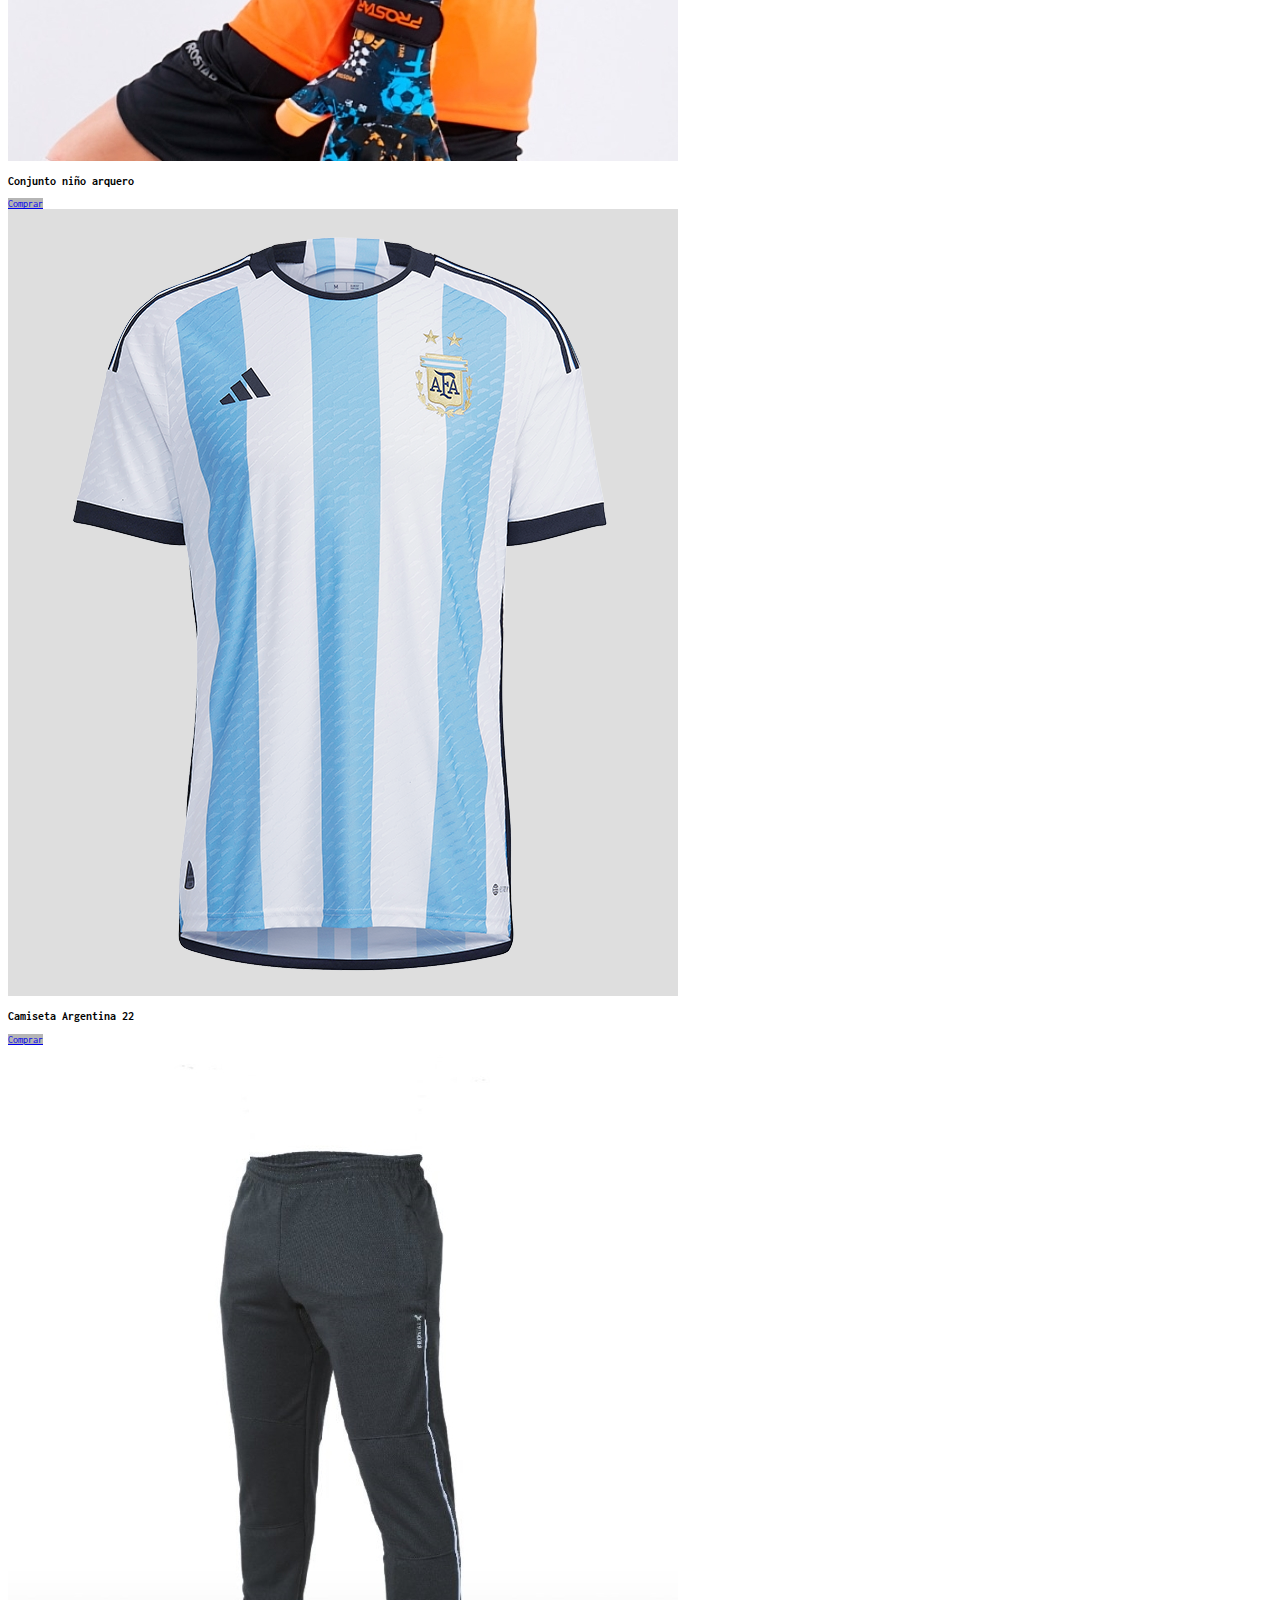
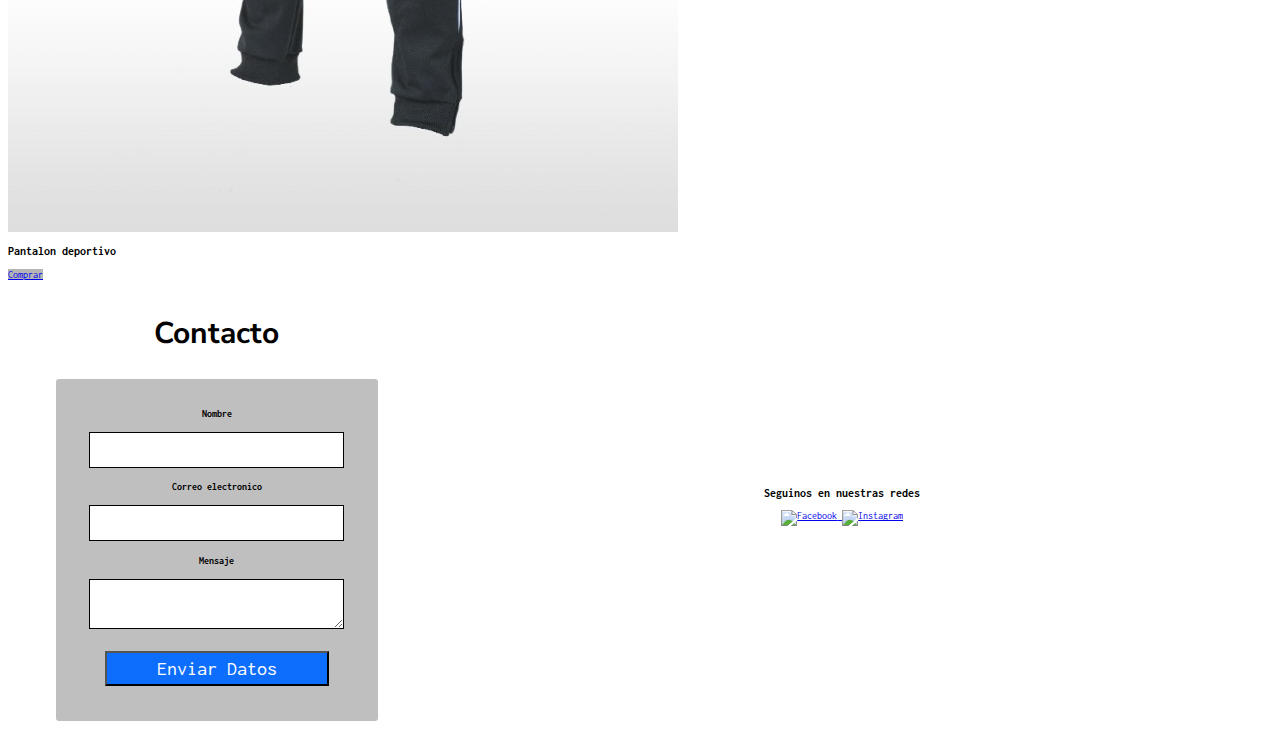
==== commit 34d0326f: "se agregaron extend y mixins" ====
--- a/index.html
+++ b/index.html
@@ -121,21 +121,16 @@
     <section class="caja5 ">
         <h2>Contacto</h2>
         <form action="">
-            <label for="Nombre">Nombre y apellido: </label>
-            <input type="text">
-            <br>
-            <label for="Email">Email: </label>
-            <input type="email">
-            <br>
-            <label for="Telefono">Telefono: </label>
-            <input type="tel">
-            <br>
-            <label for="Comentario">Dejanos tu consulta</label>
-            <br>
-            <textarea name="" id="" cols="30" rows="10"></textarea>
-            <br>
-            <input type="reset" value="Cancelar">
-            <input type="submit" value="Enviar">
+          <h4>Nombre</h4>
+          <input type="text" class="field">
+          <h4>Correo electronico</h4>
+          <input type="text" class="field">
+          <h4>Mensaje</h4>
+          <textarea class="field"></textarea>
+          <p class="text-center">
+            <input type="submit" class="bt" value="Enviar Datos">
+          </p>
+
         </form>
     </section>
  
--- a/css/main.css
+++ b/css/main.css
@@ -1,4 +1,25 @@
 @import url("https://fonts.googleapis.com/css2?family=Inconsolata:wght@300;400&display=swap");
+@import url("https://fonts.googleapis.com/css2?family=Inconsolata:wght@300;400&family=Nunito+Sans&display=swap");
+@import url("https://fonts.googleapis.com/css2?family=Inconsolata:wght@300;400&display=swap");
+@import url("https://fonts.googleapis.com/css2?family=Inconsolata:wght@300;400&family=Nunito+Sans&display=swap");
+.bg-pink {
+  background-color: rgb(226, 43, 165);
+  color: white;
+}
+
+.bg-blue {
+  background-color: #0d6efd;
+  color: white;
+}
+
+.bg-gris {
+  background-color: rgba(128, 128, 128, 0.582);
+}
+
+.bg-verde {
+  background-color: #0dfd99;
+}
+
 * {
   font-family: "Inconsolata", monospace;
 }
@@ -14,12 +35,6 @@
   background-size: cover;
 }
 
-h2 {
-  color: black;
-  text-align: center;
-  font-size: 2rem;
-}
-
 .encabezado {
   text-align: center;
   width: 100%;
@@ -36,6 +51,48 @@
 
 .text-center {
   text-align: center;
+}
+
+form, .formn {
+  margin: 0 auto;
+  padding: 15px;
+  width: 70%;
+  border-radius: 3px;
+  font-size: 1rem;
+  background-color: rgba(128, 128, 128, 0.5);
+}
+
+.field {
+  border: solid 1px;
+  padding: 10px;
+  width: 80%;
+}
+
+.bt, .bt-m, .bt-n {
+  padding: 5px 50px;
+  color: white;
+  font-size: 1em;
+  background-color: #0d6efd;
+}
+.bt:hover, .bt-m:hover, .bt-n:hover {
+  background-color: darkblue;
+}
+
+.bt-n {
+  background-color: #0dfd99;
+}
+.bt-n:hover {
+  background-color: green;
+}
+
+.formn {
+  width: 20%;
+  text-align: center;
+}
+
+p {
+  font-size: 2rem;
+  font-family: "Nunito Sans", sans-serif;
 }
 
 #botones {
@@ -129,13 +186,124 @@
     grid-template-areas: "nav" "cabecera" "video" "s1" "cont" "pie";
   }
 }
+.bg-pink {
+  background-color: rgb(226, 43, 165);
+  color: white;
+}
+
+.bg-blue {
+  background-color: #0d6efd;
+  color: white;
+}
+
+.bg-gris {
+  background-color: rgba(128, 128, 128, 0.582);
+}
+
+.bg-verde {
+  background-color: #0dfd99;
+}
+
+* {
+  font-family: "Inconsolata", monospace;
+}
+
+html {
+  font-size: 62.5%;
+}
+
+body {
+  background-image: url(../IMG/back.jpg);
+  background-attachment: fixed;
+  overflow: auto;
+  background-size: cover;
+}
+
+.encabezado {
+  text-align: center;
+  width: 100%;
+}
+.encabezado img {
+  border-radius: 5px;
+  height: 80%;
+  width: 100%;
+}
+
+footer {
+  text-align: center;
+}
+
+.text-center {
+  text-align: center;
+}
+
+form, .formn {
+  margin: 0 auto;
+  padding: 15px;
+  width: 70%;
+  border-radius: 3px;
+  font-size: 1rem;
+  background-color: rgba(128, 128, 128, 0.5);
+}
+
+.field {
+  border: solid 1px;
+  padding: 10px;
+  width: 80%;
+}
+
+.bt, .bt-m, .bt-n {
+  padding: 5px 50px;
+  color: white;
+  font-size: 1em;
+  background-color: #0d6efd;
+}
+.bt:hover, .bt-m:hover, .bt-n:hover {
+  background-color: darkblue;
+}
+
+.bt-n {
+  background-color: #0dfd99;
+}
+.bt-n:hover {
+  background-color: green;
+}
+
+.formn {
+  width: 20%;
+  text-align: center;
+}
+
+p {
+  font-size: 2rem;
+  font-family: "Nunito Sans", sans-serif;
+}
+
+.bg-pink {
+  background-color: rgb(226, 43, 165);
+  color: white;
+}
+
+.bg-blue {
+  background-color: #0d6efd;
+  color: white;
+}
+
+.bg-gris {
+  background-color: rgba(128, 128, 128, 0.582);
+}
+
+.bg-verde {
+  background-color: #0dfd99;
+}
+
 .containerm {
   display: grid;
   width: 99%;
   grid-template-columns: repeat(3, auto);
   grid-template-rows: repeat(5, auto);
   align-items: center;
-  grid-template-areas: "navm navm navm" "contm contm headerm" "zapam zapam zapam" "indum indum indum" "piem piem piem";
+  grid-template-areas: "navm navm navm" "contm headerm headerm" "zapam zapam zapam" "indum indum indum" "piem piem piem";
 }
 
 .mujer1 {
@@ -171,4 +339,25 @@
     align-items: center;
     grid-template-areas: "navm" "headerm" "zapam" "indum" "contm" "piem";
   }
+}
+.bt-m {
+  background-color: rgb(226, 43, 165);
+}
+.bt-m:hover {
+  background-color: palevioletred;
+}
+
+.p-nos {
+  font-size: 2rem;
+  color: black;
+  line-height: 2rem;
+  font-family: "Inconsolata", monospace;
+}
+
+h2 {
+  font-size: 3rem;
+  color: back;
+  line-height: auto;
+  font-family: "Nunito Sans", sans-serif;
+  text-align: center;
 }/*# sourceMappingURL=main.css.map */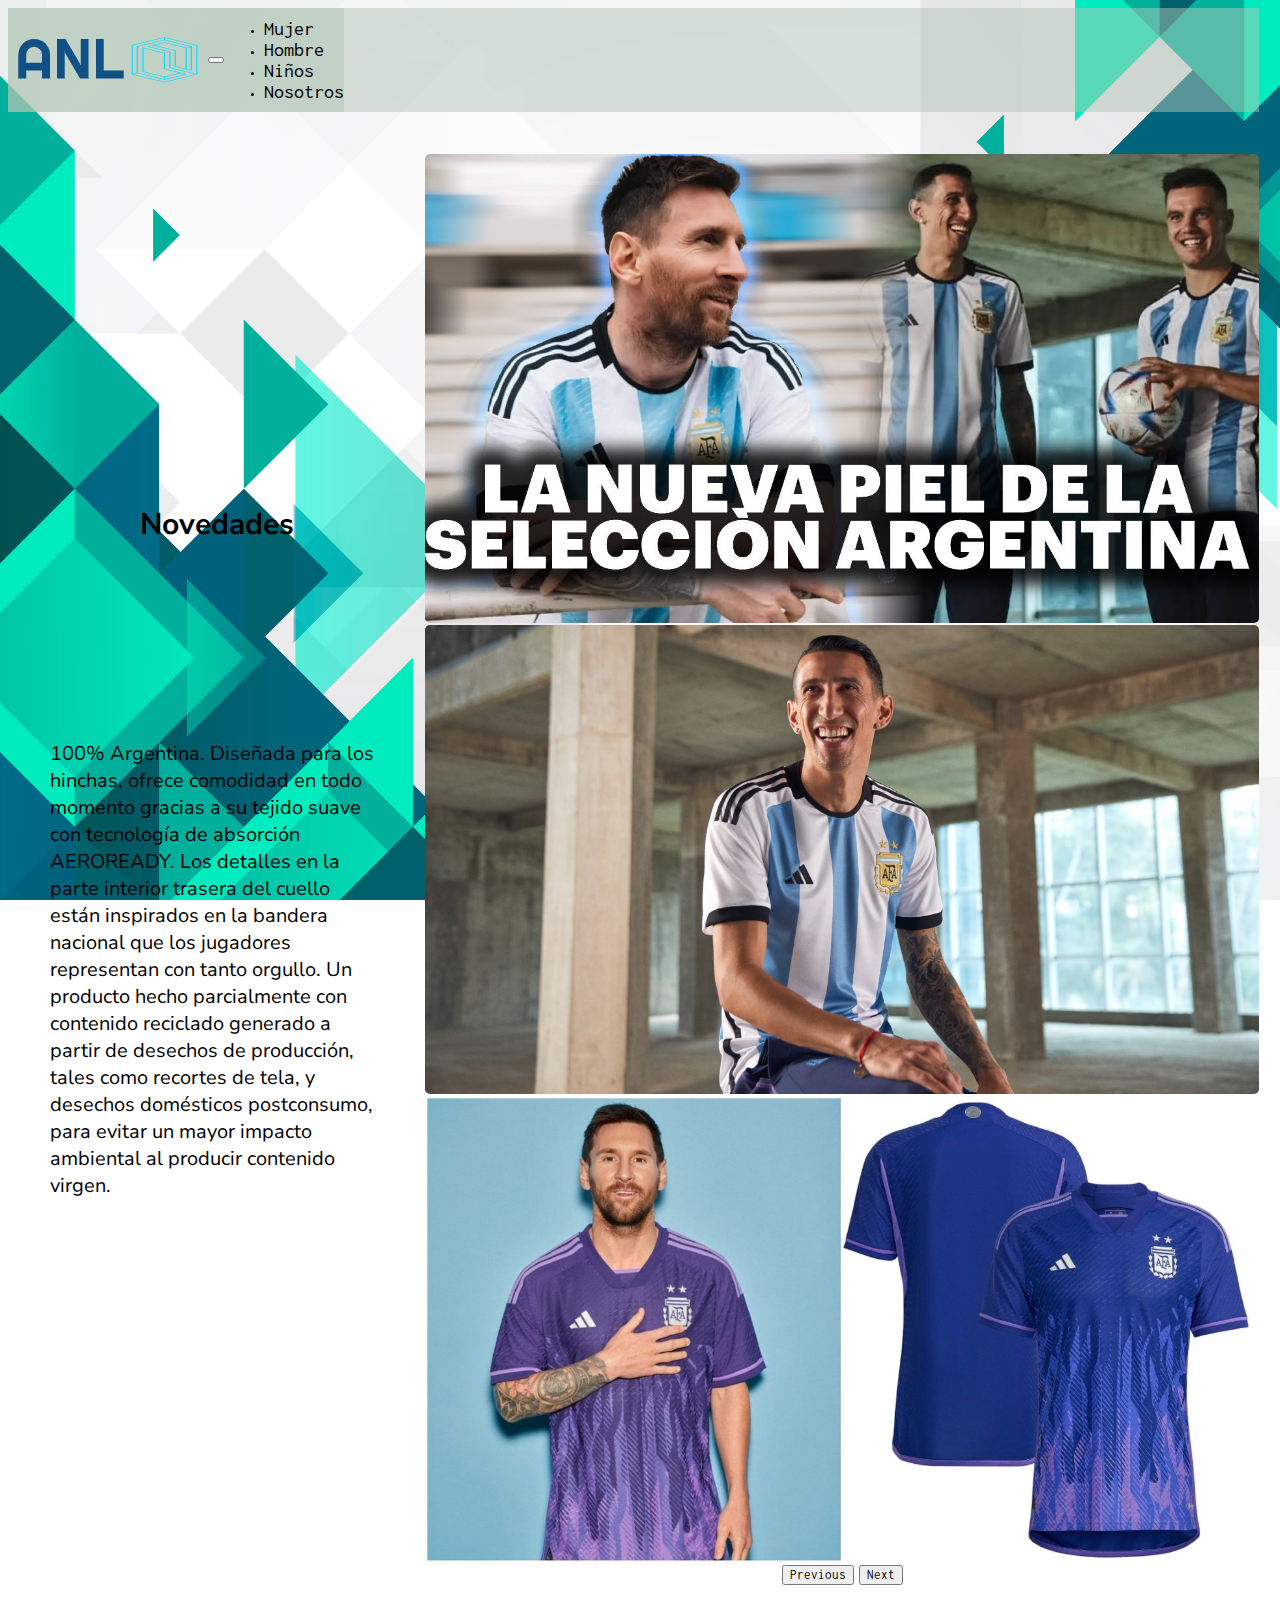
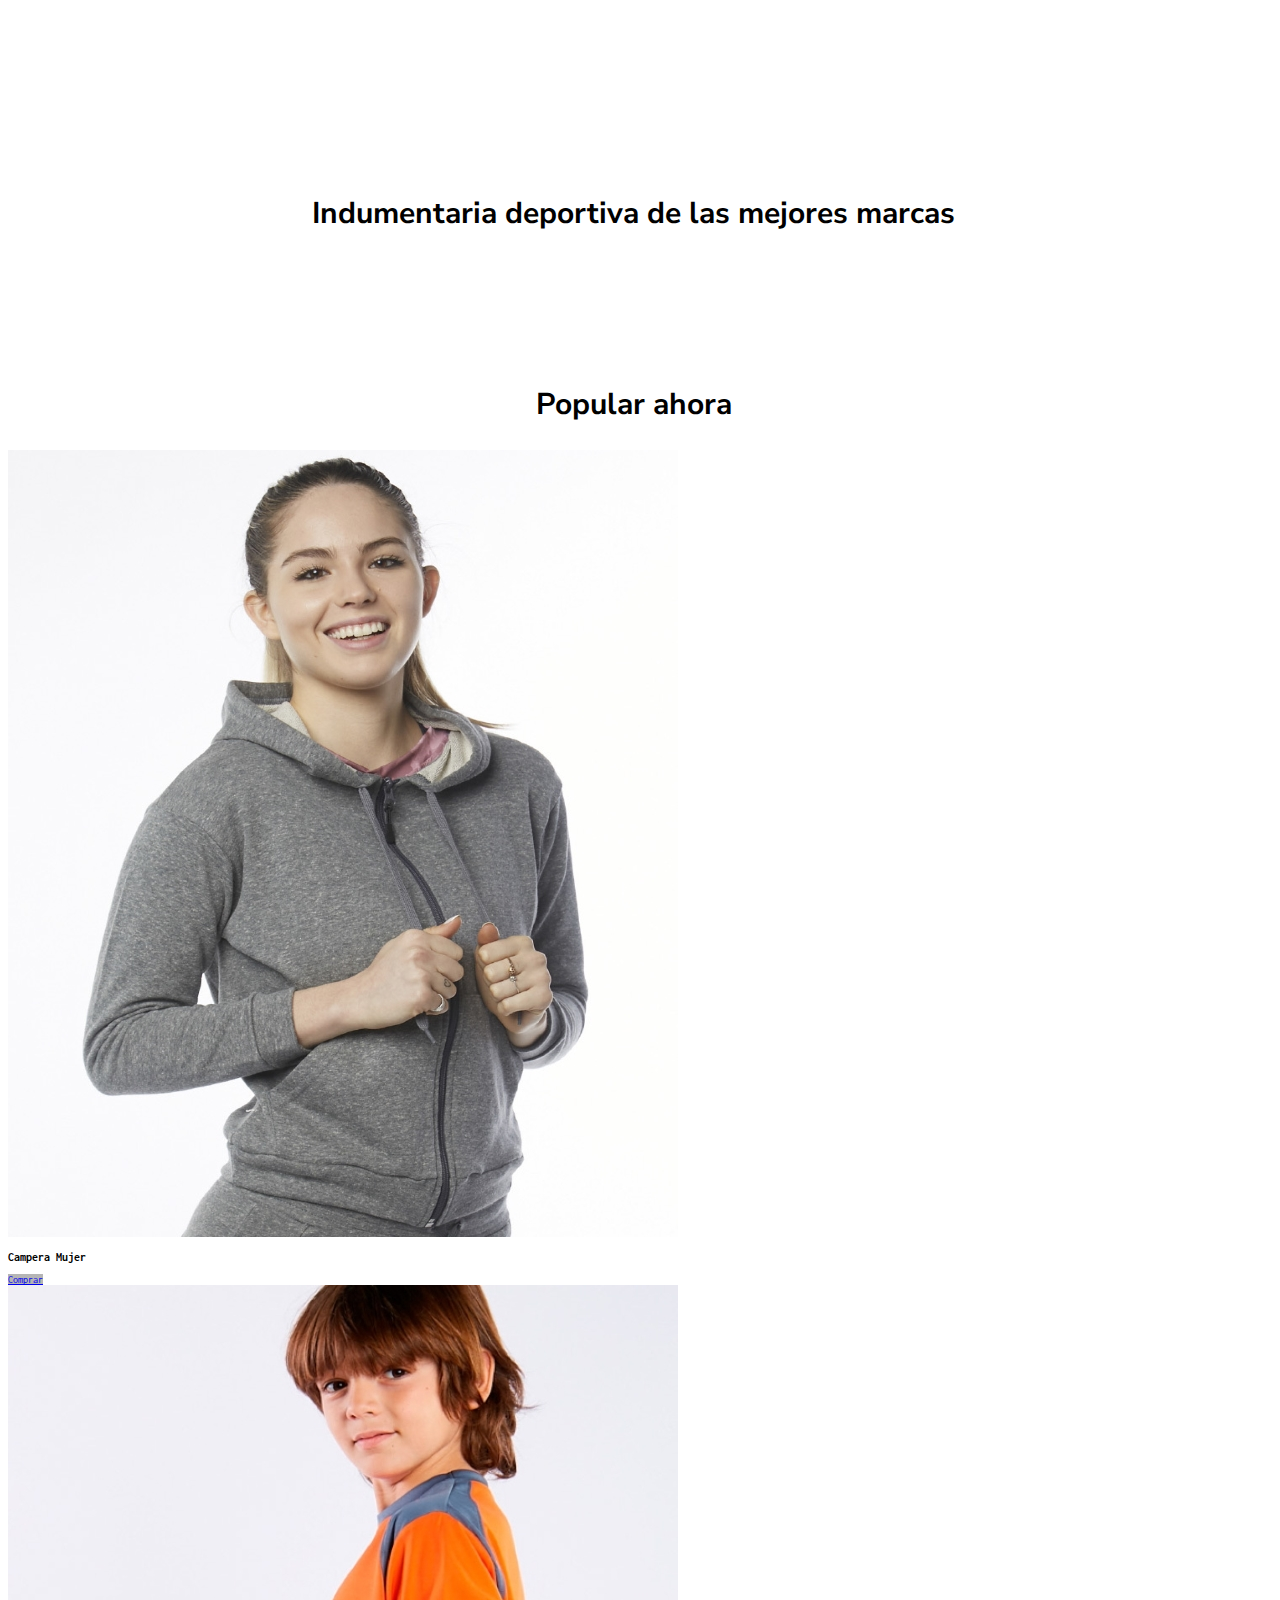
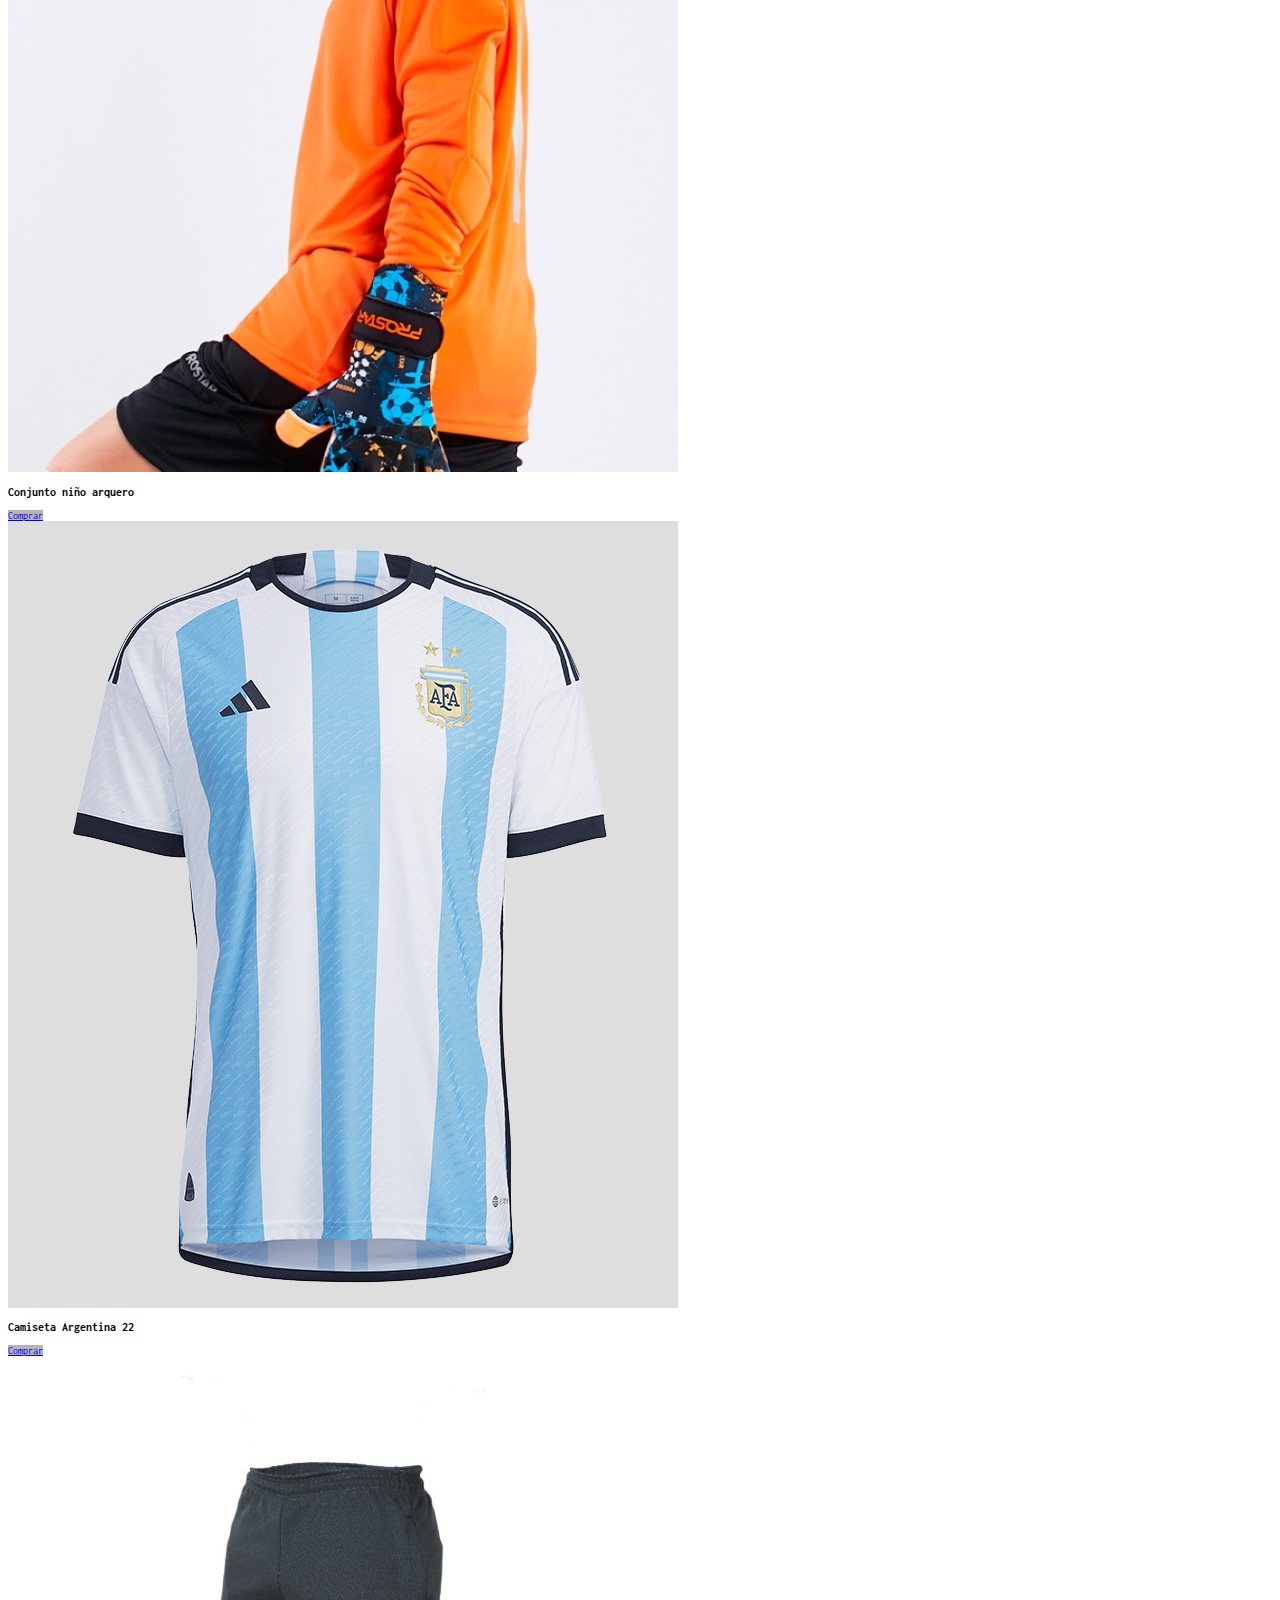
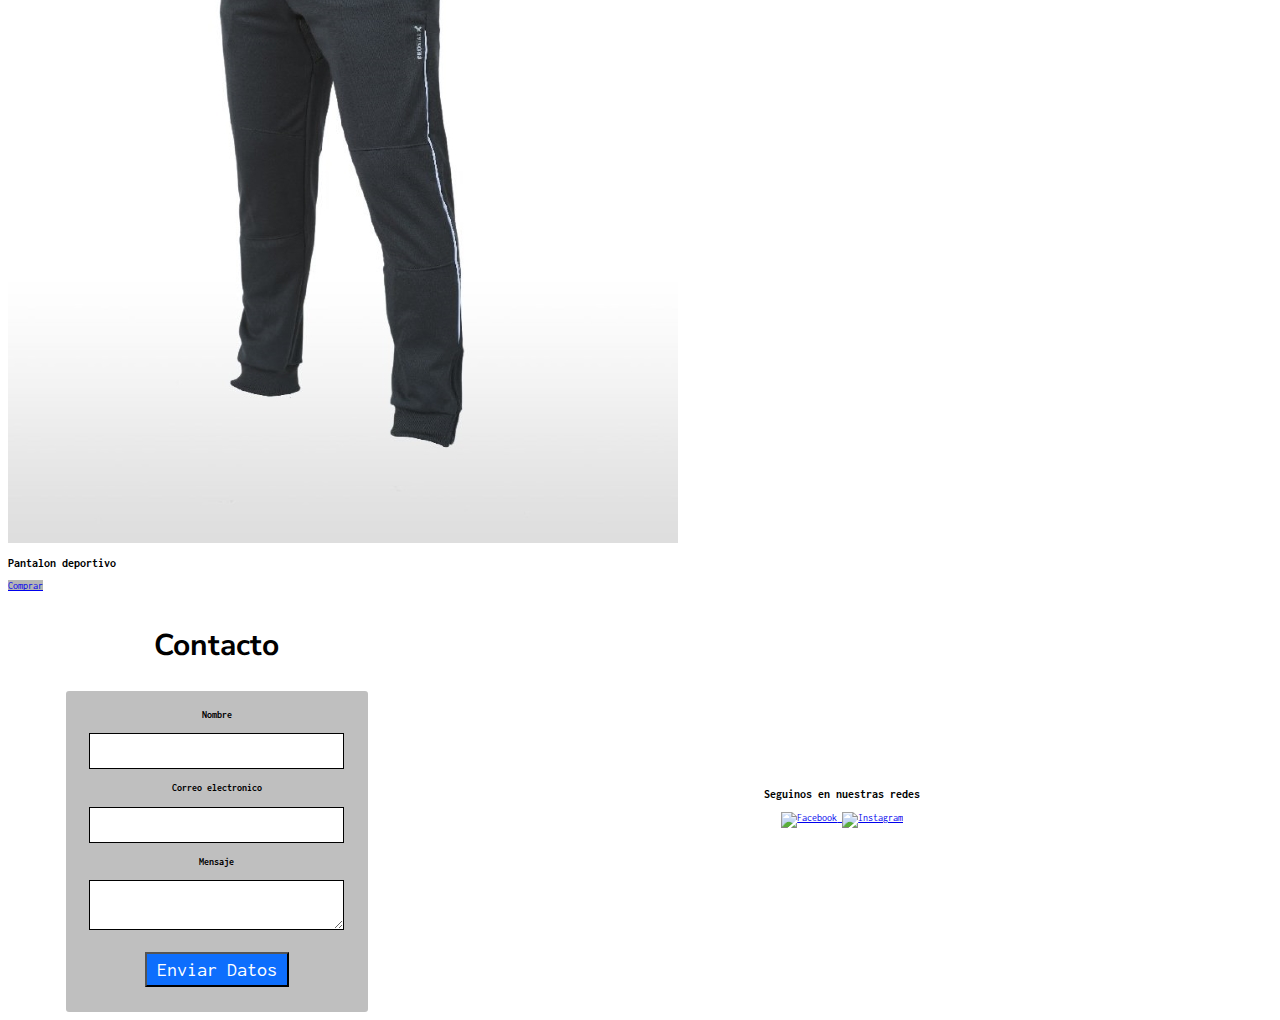
==== commit 0afa5ea4: "Se agregaron detalles para el SEO" ====
--- a/index.html
+++ b/index.html
@@ -4,8 +4,16 @@
     <meta charset="UTF-8">
     <meta http-equiv="X-UA-Compatible" content="IE=edge">
     <meta name="viewport" content="width=device-width, initial-scale=1.0">
-    <title>ANL DEPORTES</title>
+
+    <meta name="description" content="Conoce ANL DEPORTES! Pagá en cuotas sin interés con tu tarjeta de crédito y recibí tu compra en todo el país o retirala en nuestra sucursal gratis.">
+    <title>ANL DEPORTES INDUMENTARIA DEPORTIVA EN SARANDI</title>
+  
+
     <link href="https://cdn.jsdelivr.net/npm/bootstrap@5.2.0/dist/css/bootstrap.min.css" rel="stylesheet" integrity="sha384-gH2yIJqKdNHPEq0n4Mqa/HGKIhSkIHeL5AyhkYV8i59U5AR6csBvApHHNl/vI1Bx" crossorigin="anonymous">
+
+    <link rel="stylesheet" href="https://cdnjs.cloudflare.com/ajax/libs/animate.css/4.1.1/animate.min.css">
+    <link rel="stylesheet" href="css/animate.css">
+
      <link rel="stylesheet" href="css/main.css">
 </head>
 
@@ -63,6 +71,7 @@
  
  
  <main class="caja3">
+  <h1 class="animate__animated animate__bounceInRight animate__infinite animate__slower">Indumentaria deportiva de las mejores marcas</h1>
         <h2>Popular ahora</h2>
         <div class="row">
           <article class=" col-sm-12 col-md-6 col-lg-3">
@@ -146,5 +155,9 @@
 </div>
 <script src="https://cdn.jsdelivr.net/npm/@popperjs/core@2.11.6/dist/umd/popper.min.js" integrity="sha384-oBqDVmMz9ATKxIep9tiCxS/Z9fNfEXiDAYTujMAeBAsjFuCZSmKbSSUnQlmh/jp3" crossorigin="anonymous"></script>
 <script src="https://cdn.jsdelivr.net/npm/bootstrap@5.2.1/dist/js/bootstrap.min.js" integrity="sha384-7VPbUDkoPSGFnVtYi0QogXtr74QeVeeIs99Qfg5YCF+TidwNdjvaKZX19NZ/e6oz" crossorigin="anonymous"></script>
+<script src="js/wow.min.js"></script>
+              <script>
+              new WOW().init();
+              </script>
 </body>
 </html>--- a/css/main.css
+++ b/css/main.css
@@ -55,7 +55,7 @@
 
 form, .formn {
   margin: 0 auto;
-  padding: 15px;
+  padding: 0.5rem;
   width: 70%;
   border-radius: 3px;
   font-size: 1rem;
@@ -69,7 +69,7 @@
 }
 
 .bt, .bt-m, .bt-n {
-  padding: 5px 50px;
+  padding: 0.5rem 1rem;
   color: white;
   font-size: 1em;
   background-color: #0d6efd;
@@ -93,6 +93,19 @@
 p {
   font-size: 2rem;
   font-family: "Nunito Sans", sans-serif;
+}
+
+@media all and (max-width: 768px) {
+  .formn {
+    width: 70%;
+    text-align: center;
+  }
+}
+h1 {
+  font-family: "Nunito Sans", sans-serif;
+  text-align: center;
+  font-size: 3rem;
+  padding: 10%;
 }
 
 #botones {
@@ -239,7 +252,7 @@
 
 form, .formn {
   margin: 0 auto;
-  padding: 15px;
+  padding: 0.5rem;
   width: 70%;
   border-radius: 3px;
   font-size: 1rem;
@@ -253,7 +266,7 @@
 }
 
 .bt, .bt-m, .bt-n {
-  padding: 5px 50px;
+  padding: 0.5rem 1rem;
   color: white;
   font-size: 1em;
   background-color: #0d6efd;
@@ -277,6 +290,19 @@
 p {
   font-size: 2rem;
   font-family: "Nunito Sans", sans-serif;
+}
+
+@media all and (max-width: 768px) {
+  .formn {
+    width: 70%;
+    text-align: center;
+  }
+}
+h1 {
+  font-family: "Nunito Sans", sans-serif;
+  text-align: center;
+  font-size: 3rem;
+  padding: 10%;
 }
 
 .bg-pink {
